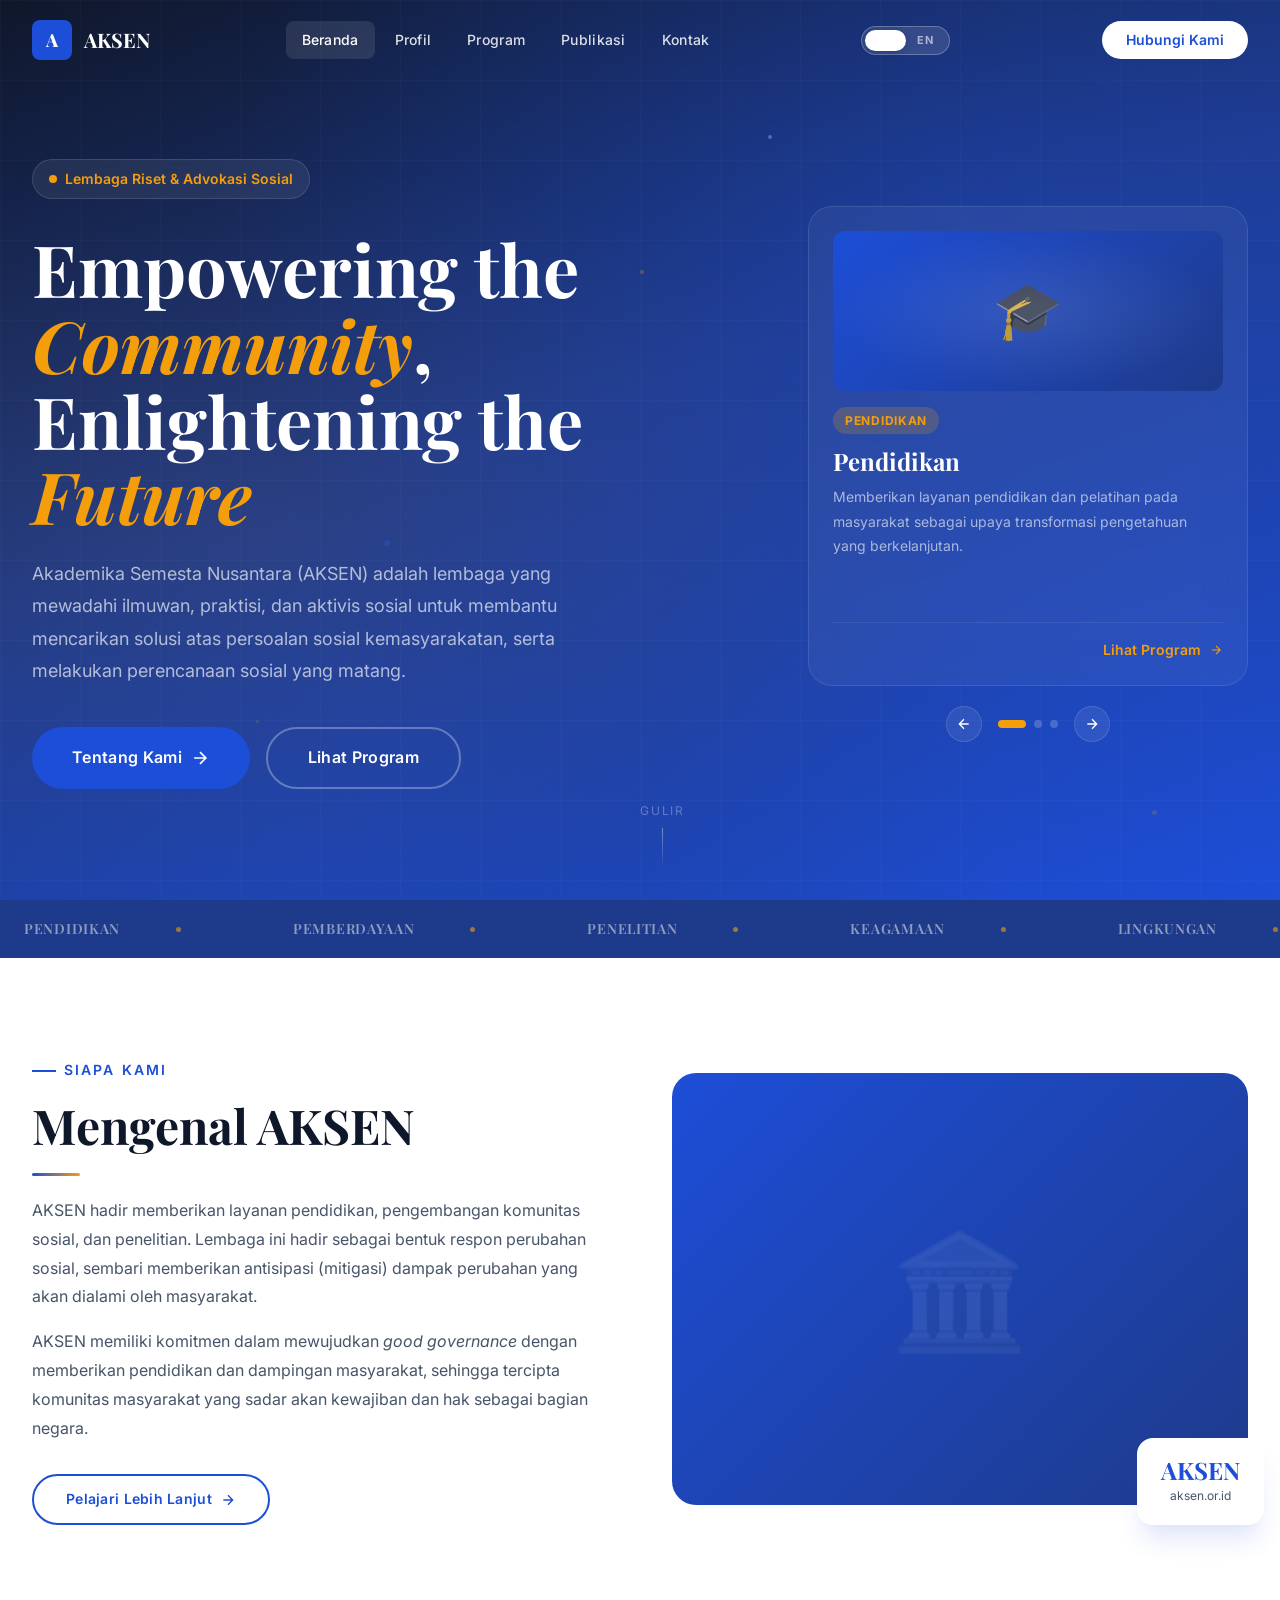
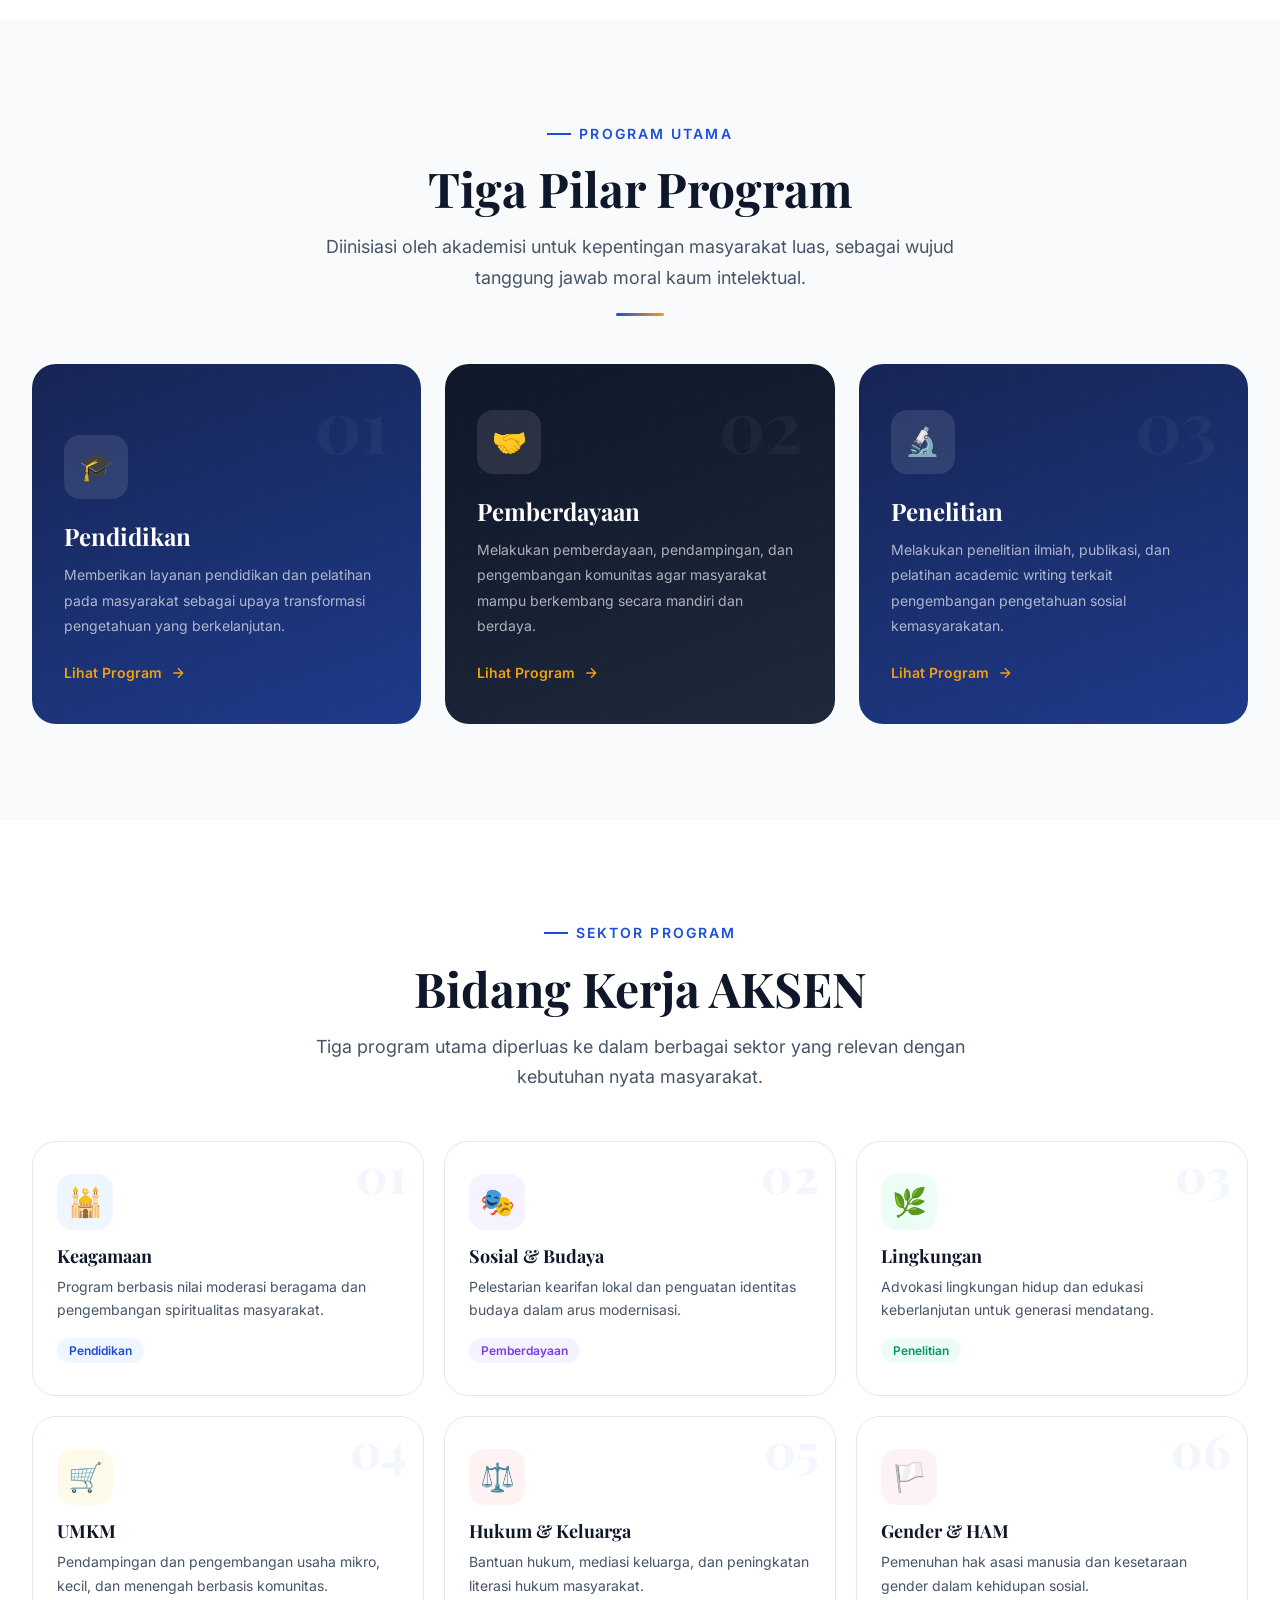
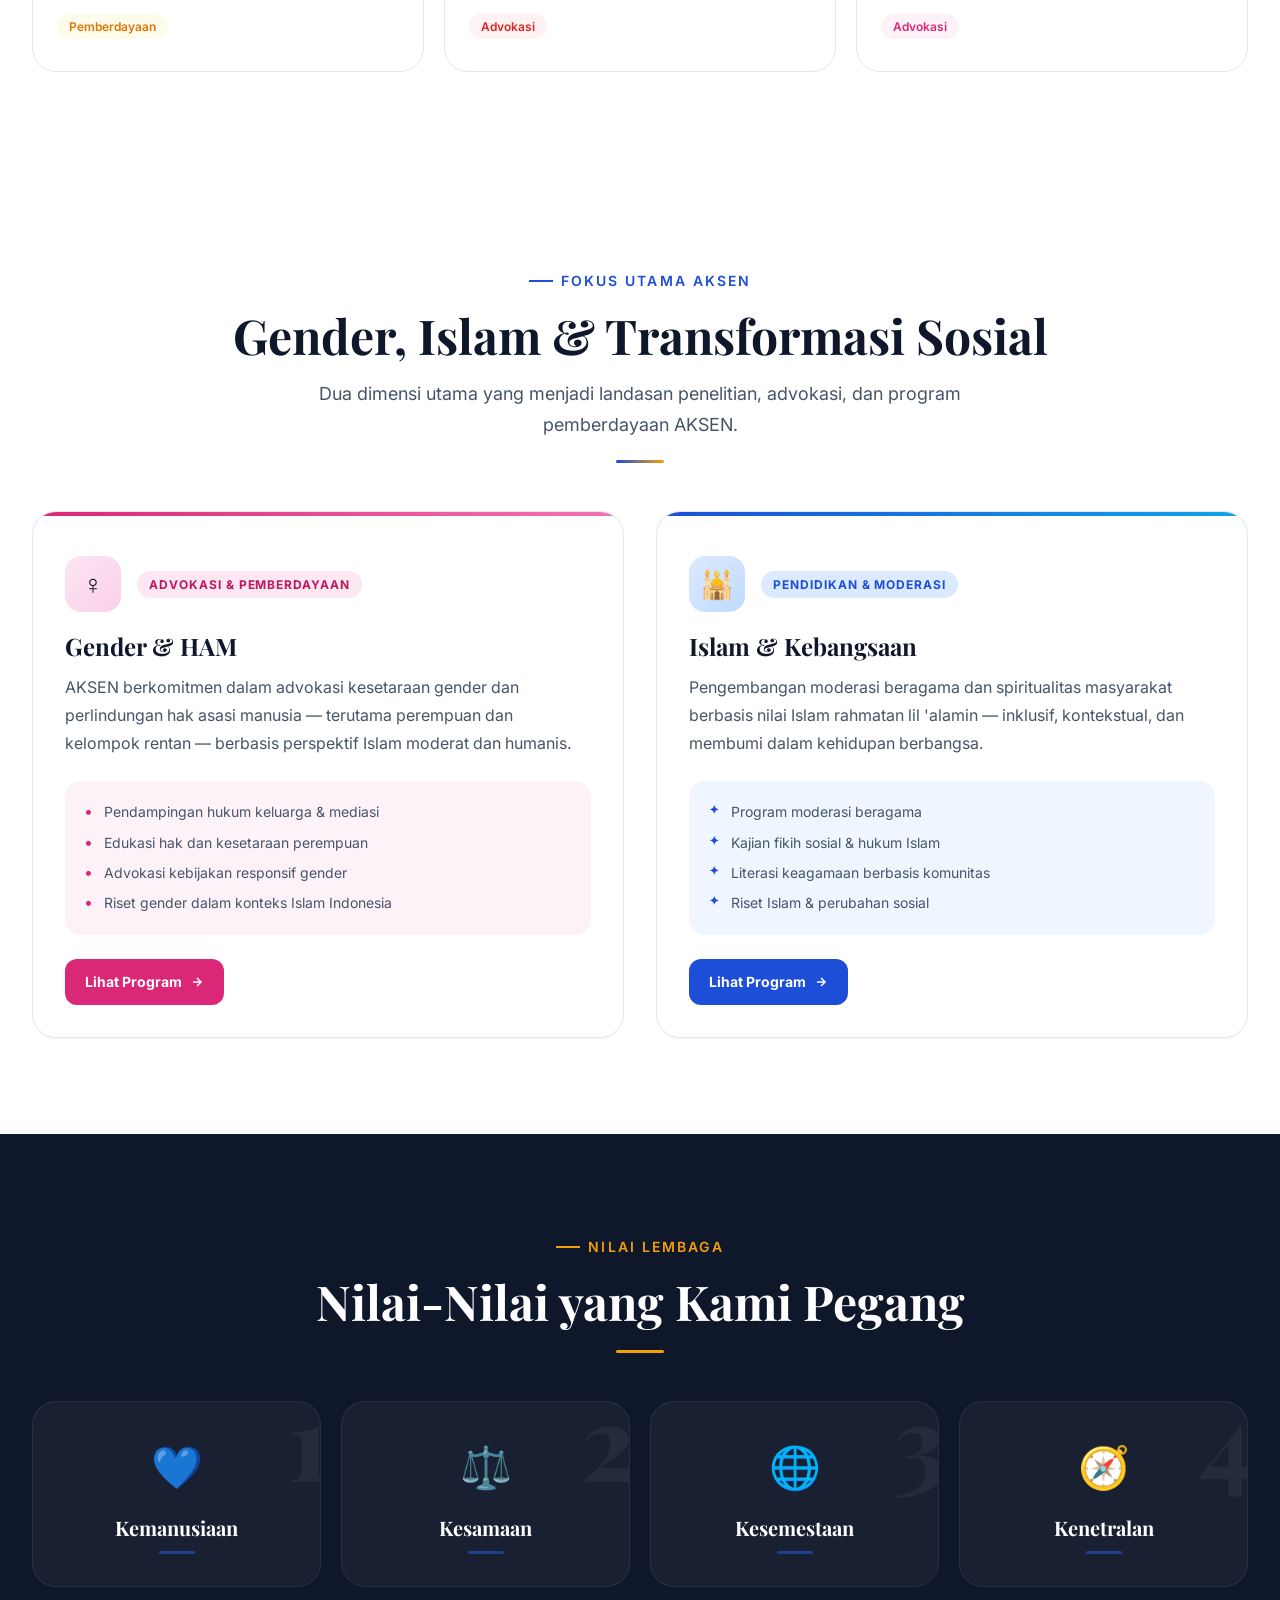
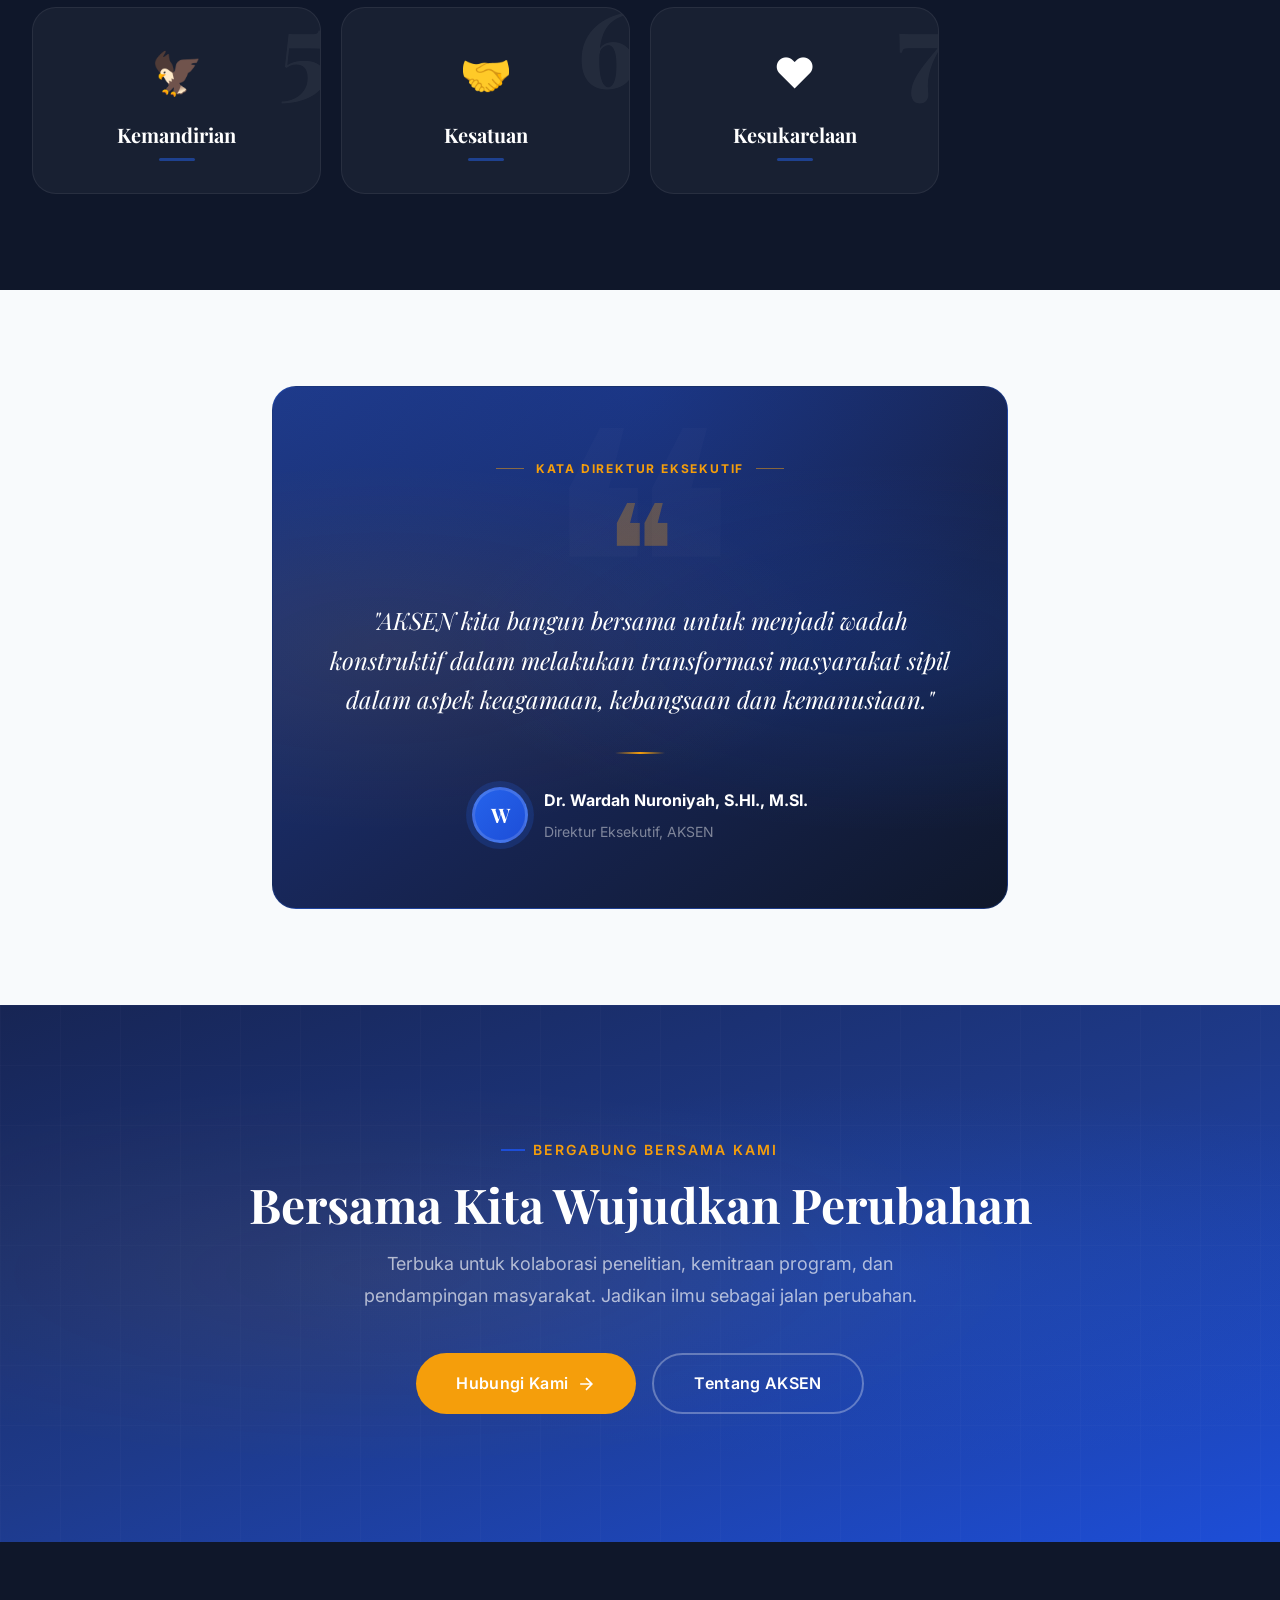
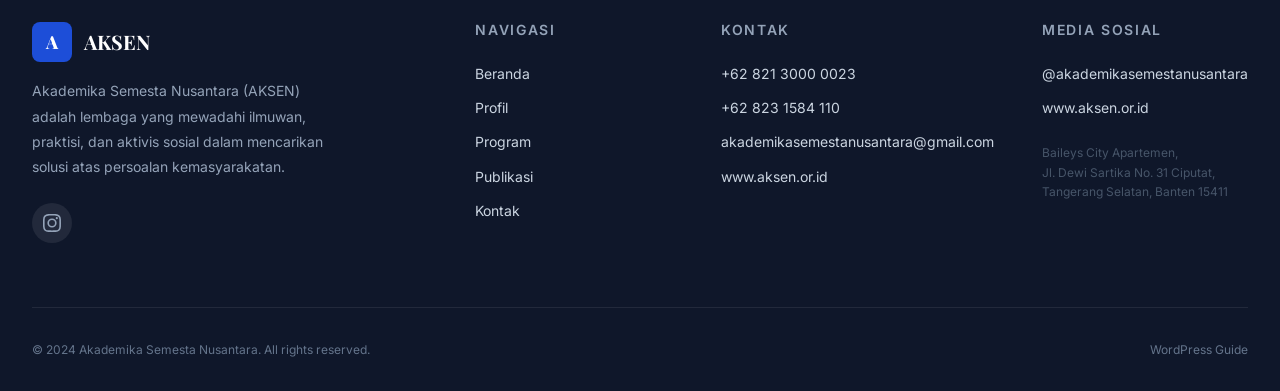
==== index.html @ e9ad1ff6 "Add files via upload" ====
<!DOCTYPE html>
<html lang="id">
<head>
  <meta charset="UTF-8">
  <meta name="viewport" content="width=device-width, initial-scale=1.0">
  <meta name="description" content="Akademika Semesta Nusantara (AKSEN) — lembaga yang mewadahi ilmuwan, praktisi, dan aktivis sosial untuk membantu mencarikan solusi atas persoalan sosial kemasyarakatan.">
  <meta name="theme-color" content="#1D4ED8">
  <meta property="og:type"        content="website">
  <meta property="og:title"       content="AKSEN — Akademika Semesta Nusantara">
  <meta property="og:description" content="Empowering the Community, Enlightening the Future.">
  <meta property="og:url"         content="https://aksen.or.id">
  <meta property="og:image"       content="https://aksen.or.id/assets/images/og-image.jpg">
  <meta name="twitter:card"        content="summary_large_image">
  <meta name="twitter:title"       content="AKSEN — Akademika Semesta Nusantara">
  <link rel="canonical" href="https://aksen.or.id">
  <link rel="preconnect" href="https://fonts.googleapis.com">
  <link rel="preconnect" href="https://fonts.gstatic.com" crossorigin>
  <link href="https://fonts.googleapis.com/css2?family=Inter:wght@300;400;500;600;700&family=Playfair+Display:ital,wght@0,400;0,600;0,700;0,800;1,400;1,600&display=swap" rel="stylesheet">
  <link rel="stylesheet" href="css/reset.css">
  <link rel="stylesheet" href="css/tokens.css">
  <link rel="stylesheet" href="css/main.css">
  <link rel="stylesheet" href="css/components.css">
  <link rel="stylesheet" href="css/i18n.css">
  <link rel="stylesheet" href="css/home.css">
  <title>AKSEN — Akademika Semesta Nusantara | Empowering the Community</title>
</head>
<body>

  <div class="loader" id="loader"><div class="loader__spinner"></div></div>
  <a href="#main" class="skip-link">Skip to main content</a>

  <!-- ═══════════════ NAVIGATION | wp:group {"tagName":"header"} -->
  <header>
    <nav class="nav" data-nav role="navigation" aria-label="Navigasi utama" data-i18n-aria="nav.aria">
      <div class="container nav__inner">
        <a href="index.html" class="nav__logo" aria-label="AKSEN – Beranda">
          <span class="nav__logo-icon">A</span>
          <span>AKSEN</span>
        </a>
        <div class="nav__links">
          <a href="index.html"       class="nav__link active" data-i18n="nav.home">Beranda</a>
          <a href="profile.html"     class="nav__link"        data-i18n="nav.profile">Profil</a>
          <a href="program.html"     class="nav__link"        data-i18n="nav.programs">Program</a>
          <a href="publication.html" class="nav__link"        data-i18n="nav.publications">Publikasi</a>
          <a href="contact.html"     class="nav__link"        data-i18n="nav.contact">Kontak</a>
        </div>
        <button class="lang-toggle" data-lang-toggle data-active-lang="id" aria-label="Beralih ke Bahasa Inggris" title="Switch language / Ganti bahasa">
          <span class="lang-toggle__pill"></span>
          <span class="lang-toggle__label">ID</span>
          <span class="lang-toggle__label">EN</span>
        </button>
        <a href="contact.html" class="nav__cta" data-i18n="nav.cta">Hubungi Kami</a>
        <button class="nav__toggle" data-menu-toggle aria-label="Buka menu" aria-expanded="false">
          <span></span><span></span><span></span>
        </button>
      </div>
    </nav>
  </header>

  <div class="nav__mobile" data-mobile-menu>
    <a href="index.html"       data-i18n="nav.home">Beranda</a>
    <a href="profile.html"     data-i18n="nav.profile">Profil</a>
    <a href="program.html"     data-i18n="nav.programs">Program</a>
    <a href="publication.html" data-i18n="nav.publications">Publikasi</a>
    <a href="contact.html"     data-i18n="nav.contact">Kontak</a>
    <button class="lang-toggle" data-lang-toggle data-active-lang="id" aria-label="Ganti bahasa">
      <span class="lang-toggle__pill"></span>
      <span class="lang-toggle__label">ID</span>
      <span class="lang-toggle__label">EN</span>
    </button>
  </div>

  <main id="main" role="main">

    <!-- ═══════════════ HERO | wp:cover -->
    <section class="hero" id="hero">
      <div class="hero__pattern"></div>
      <div class="hero__grid"></div>
      <div class="hero__particles">
        <div class="hero__particle"></div><div class="hero__particle"></div>
        <div class="hero__particle"></div><div class="hero__particle"></div>
        <div class="hero__particle"></div><div class="hero__particle"></div>
        <div class="hero__particle"></div><div class="hero__particle"></div>
      </div>

      <div class="container hero__layout">
        <!-- Left column: Text Content -->
        <div class="hero__content">
          <div class="hero__tag">
            <span class="pulse"></span>
            <span data-i18n="home.hero.tag">Lembaga Riset &amp; Advokasi Sosial</span>
          </div>
          <h1 class="hero__title">
            <span data-i18n-html="home.hero.title">Empowering the <em>Community</em>,<br>Enlightening the <em>Future</em></span>
          </h1>
          <p class="hero__text" data-i18n="home.hero.text">
            Akademika Semesta Nusantara (AKSEN) adalah lembaga yang mewadahi ilmuwan, praktisi, dan aktivis sosial untuk membantu mencarikan solusi atas persoalan sosial kemasyarakatan, serta melakukan perencanaan sosial yang matang.
          </p>
          <div class="hero__actions">
            <a href="profile.html" class="btn btn--primary btn--lg">
              <span data-i18n="home.hero.cta1">Tentang Kami</span>
              <svg class="btn__arrow" width="20" height="20" viewBox="0 0 24 24" fill="none" stroke="currentColor" stroke-width="2"><path d="M5 12h14M12 5l7 7-7 7"/></svg>
            </a>
            <a href="program.html" class="btn btn--ghost btn--lg">
              <span data-i18n="home.hero.cta2">Lihat Program</span>
            </a>
          </div>
        </div>

        <!-- Right column: Carousel positioned center-right -->
        <div class="hero__carousel-col">
        <!-- Pillar Cards Carousel -->
        <div class="hero-carousel" id="heroCarousel">
        <div class="hero-carousel__wrapper">
          <div class="hero-carousel__slide active" data-slide="0">
            <div class="hero-carousel__icon-wrap" style="background:linear-gradient(135deg,#1D4ED8,#1E3A8A);height:160px;border-radius:var(--radius-md);display:flex;align-items:center;justify-content:center;font-size:3.5rem;margin-bottom:var(--space-4);color:rgba(255,255,255,0.8)">🎓</div>
            <span class="hero-carousel__tag" data-i18n="home.pillar1.title">Pendidikan</span>
            <h3 class="hero-carousel__title" data-i18n="home.pillar1.title">Pendidikan</h3>
            <p class="hero-carousel__text" data-i18n="home.pillar1.text">Memberikan layanan pendidikan dan pelatihan pada masyarakat sebagai upaya transformasi pengetahuan yang berkelanjutan.</p>
            <div class="hero-carousel__footer">
              <a href="program.html" class="hero-carousel__link">
                <span data-i18n="home.pillar1.link">Lihat Program</span>
                <svg width="14" height="14" viewBox="0 0 24 24" fill="none" stroke="currentColor" stroke-width="2"><path d="M5 12h14M12 5l7 7-7 7"/></svg>
              </a>
            </div>
          </div>
          <div class="hero-carousel__slide" data-slide="1">
            <div class="hero-carousel__icon-wrap" style="background:linear-gradient(135deg,#E65100,#F57C00);height:160px;border-radius:var(--radius-md);display:flex;align-items:center;justify-content:center;font-size:3.5rem;margin-bottom:var(--space-4);color:rgba(255,255,255,0.8)">🤝</div>
            <span class="hero-carousel__tag" data-i18n="home.pillar2.title">Pemberdayaan</span>
            <h3 class="hero-carousel__title" data-i18n="home.pillar2.title">Pemberdayaan</h3>
            <p class="hero-carousel__text" data-i18n="home.pillar2.text">Melakukan pemberdayaan, pendampingan, dan pengembangan komunitas agar masyarakat mampu berkembang secara mandiri dan berdaya.</p>
            <div class="hero-carousel__footer">
              <a href="program.html" class="hero-carousel__link">
                <span data-i18n="home.pillar2.link">Lihat Program</span>
                <svg width="14" height="14" viewBox="0 0 24 24" fill="none" stroke="currentColor" stroke-width="2"><path d="M5 12h14M12 5l7 7-7 7"/></svg>
              </a>
            </div>
          </div>
          <div class="hero-carousel__slide" data-slide="2">
            <div class="hero-carousel__icon-wrap" style="background:linear-gradient(135deg,#1565C0,#1976D2);height:160px;border-radius:var(--radius-md);display:flex;align-items:center;justify-content:center;font-size:3.5rem;margin-bottom:var(--space-4);color:rgba(255,255,255,0.8)">🔬</div>
            <span class="hero-carousel__tag" data-i18n="home.pillar3.title">Penelitian</span>
            <h3 class="hero-carousel__title" data-i18n="home.pillar3.title">Penelitian</h3>
            <p class="hero-carousel__text" data-i18n="home.pillar3.text">Melakukan penelitian ilmiah, publikasi, dan pelatihan academic writing terkait pengembangan pengetahuan sosial kemasyarakatan.</p>
            <div class="hero-carousel__footer">
              <a href="program.html" class="hero-carousel__link">
                <span data-i18n="home.pillar3.link">Lihat Program</span>
                <svg width="14" height="14" viewBox="0 0 24 24" fill="none" stroke="currentColor" stroke-width="2"><path d="M5 12h14M12 5l7 7-7 7"/></svg>
              </a>
            </div>
          </div>
        </div>
        <div class="hero-carousel__controls">
          <button class="hero-carousel__btn" data-carousel-prev aria-label="Sebelumnya">
            <svg width="16" height="16" viewBox="0 0 24 24" fill="none" stroke="currentColor" stroke-width="2"><path d="M19 12H5M12 19l-7-7 7-7"/></svg>
          </button>
          <div class="hero-carousel__dots">
            <button class="hero-carousel__dot active" data-dot="0" aria-label="Slide 1"></button>
            <button class="hero-carousel__dot"        data-dot="1" aria-label="Slide 2"></button>
            <button class="hero-carousel__dot"        data-dot="2" aria-label="Slide 3"></button>
          </div>
          <button class="hero-carousel__btn" data-carousel-next aria-label="Selanjutnya">
            <svg width="16" height="16" viewBox="0 0 24 24" fill="none" stroke="currentColor" stroke-width="2"><path d="M5 12h14M12 5l7 7-7 7"/></svg>
          </button>
        </div>
      </div>
        </div><!-- /.hero__carousel-col -->
      </div><!-- /.hero__layout -->

      <div class="hero__scroll">
        <span data-i18n="home.hero.scroll">Gulir</span>
        <div class="hero__scroll-line"></div>
      </div>
    </section>

    <!-- ═══════════════ MARQUEE | wp:html -->
    <div class="marquee" aria-hidden="true">
      <div class="marquee__inner">
        <span class="marquee__item">Pendidikan <span class="dot"></span></span>
        <span class="marquee__item">Pemberdayaan <span class="dot"></span></span>
        <span class="marquee__item">Penelitian <span class="dot"></span></span>
        <span class="marquee__item">Keagamaan <span class="dot"></span></span>
        <span class="marquee__item">Lingkungan <span class="dot"></span></span>
        <span class="marquee__item">Gender &amp; HAM <span class="dot"></span></span>
        <span class="marquee__item">UMKM <span class="dot"></span></span>
        <span class="marquee__item">Hukum &amp; Keluarga <span class="dot"></span></span>
        <span class="marquee__item">Sosial &amp; Budaya <span class="dot"></span></span>
        <span class="marquee__item">Pendidikan <span class="dot"></span></span>
        <span class="marquee__item">Pemberdayaan <span class="dot"></span></span>
        <span class="marquee__item">Penelitian <span class="dot"></span></span>
      </div>
    </div>

    <!-- ═══════════════ SIAPA KAMI | wp:group {"className":"section-about"} -->
    <section class="section" id="about">
      <div class="container">
        <div style="display:grid;grid-template-columns:1fr 1fr;gap:var(--space-16);align-items:center">
          <div data-reveal="left">
            <span class="section-label" data-i18n="home.about.label">Siapa Kami</span>
            <h2 class="section-title" data-i18n="home.about.title">Mengenal AKSEN</h2>
            <div class="divider"></div>
            <p style="margin-bottom:var(--space-4)" data-i18n="home.about.text1">AKSEN hadir memberikan layanan pendidikan, pengembangan komunitas sosial, dan penelitian. Lembaga ini hadir sebagai bentuk respon perubahan sosial, sembari memberikan antisipasi (mitigasi) dampak perubahan yang akan dialami oleh masyarakat.</p>
            <p style="margin-bottom:var(--space-8)" data-i18n-html="home.about.text2">AKSEN memiliki komitmen dalam mewujudkan <em>good governance</em> dengan memberikan pendidikan dan dampingan masyarakat, sehingga tercipta komunitas masyarakat yang sadar akan kewajiban dan hak sebagai bagian negara.</p>
            <a href="profile.html" class="btn btn--secondary">
              <span data-i18n="home.about.cta">Pelajari Lebih Lanjut</span>
              <svg class="btn__arrow" width="16" height="16" viewBox="0 0 24 24" fill="none" stroke="currentColor" stroke-width="2"><path d="M5 12h14M12 5l7 7-7 7"/></svg>
            </a>
          </div>
          <div data-reveal="right" style="position:relative">
            <div style="aspect-ratio:4/3;border-radius:var(--radius-xl);background:linear-gradient(135deg,var(--c-primary),var(--c-primary-dark));display:flex;align-items:center;justify-content:center;font-size:7rem;color:rgba(255,255,255,0.1)">🏛️</div>
            <div style="position:absolute;bottom:-20px;right:-16px;padding:var(--space-5) var(--space-6);background:var(--c-white);border-radius:var(--radius-lg);box-shadow:var(--shadow-xl);text-align:center">
              <div style="font-family:var(--font-display);font-size:var(--text-2xl);font-weight:700;color:var(--c-primary);line-height:1">AKSEN</div>
              <div style="font-size:var(--text-xs);color:var(--c-text-muted);margin-top:4px">aksen.or.id</div>
            </div>
          </div>
        </div>
      </div>
    </section>

    <!-- ═══════════════ THREE PILLARS | wp:columns -->
    <section class="section section--alt" id="pillars">
      <div class="container">
        <div class="text-center" data-reveal style="margin-bottom:var(--space-12)">
          <span class="section-label" data-i18n="home.pillars.label">Program Utama</span>
          <h2 class="section-title" data-i18n="home.pillars.title">Tiga Pilar Program</h2>
          <p class="section-subtitle" data-i18n="home.pillars.sub">Diinisiasi oleh akademisi untuk kepentingan masyarakat luas, sebagai wujud tanggung jawab moral kaum intelektual.</p>
          <div class="divider"></div>
        </div>
        <div class="focus-areas" data-reveal-stagger>
          <div class="focus-card focus-card--research">
            <div class="focus-card__pattern"></div>
            <span class="focus-card__number">01</span>
            <div class="focus-card__icon">🎓</div>
            <h3 class="focus-card__title" data-i18n="home.pillar1.title">Pendidikan</h3>
            <p class="focus-card__text" data-i18n="home.pillar1.text">Memberikan layanan pendidikan dan pelatihan pada masyarakat sebagai upaya transformasi pengetahuan yang berkelanjutan.</p>
            <a href="program.html" class="focus-card__link">
              <span data-i18n="home.pillar1.link">Lihat Program</span>
              <svg width="16" height="16" viewBox="0 0 24 24" fill="none" stroke="currentColor" stroke-width="2"><path d="M5 12h14M12 5l7 7-7 7"/></svg>
            </a>
          </div>
          <div class="focus-card focus-card--advocacy">
            <div class="focus-card__pattern"></div>
            <span class="focus-card__number">02</span>
            <div class="focus-card__icon">🤝</div>
            <h3 class="focus-card__title" data-i18n="home.pillar2.title">Pemberdayaan</h3>
            <p class="focus-card__text" data-i18n="home.pillar2.text">Melakukan pemberdayaan, pendampingan, dan pengembangan komunitas agar masyarakat mampu berkembang secara mandiri dan berdaya.</p>
            <a href="program.html" class="focus-card__link">
              <span data-i18n="home.pillar2.link">Lihat Program</span>
              <svg width="16" height="16" viewBox="0 0 24 24" fill="none" stroke="currentColor" stroke-width="2"><path d="M5 12h14M12 5l7 7-7 7"/></svg>
            </a>
          </div>
          <div class="focus-card focus-card--research" style="--focus-bg:var(--c-info)">
            <div class="focus-card__pattern"></div>
            <span class="focus-card__number">03</span>
            <div class="focus-card__icon">🔬</div>
            <h3 class="focus-card__title" data-i18n="home.pillar3.title">Penelitian</h3>
            <p class="focus-card__text" data-i18n="home.pillar3.text">Melakukan penelitian ilmiah, publikasi, dan pelatihan academic writing terkait pengembangan pengetahuan sosial kemasyarakatan.</p>
            <a href="program.html" class="focus-card__link">
              <span data-i18n="home.pillar3.link">Lihat Program</span>
              <svg width="16" height="16" viewBox="0 0 24 24" fill="none" stroke="currentColor" stroke-width="2"><path d="M5 12h14M12 5l7 7-7 7"/></svg>
            </a>
          </div>
        </div>
      </div>
    </section>

    <!-- ═══════════════ SECTORS | wp:group {"className":"section-sectors"} -->
    <section class="section" id="sectors">
      <div class="container">
        <div class="text-center" data-reveal style="margin-bottom:0">
          <span class="section-label" data-i18n="home.sectors.label">Sektor Program</span>
          <h2 class="section-title" data-i18n="home.sectors.title">Bidang Kerja AKSEN</h2>
          <p class="section-subtitle" data-i18n="home.sectors.sub">Tiga program utama diperluas ke dalam enam sektor yang relevan dengan kebutuhan nyata masyarakat.</p>
        </div>
        <div class="sectors-showcase" data-reveal-stagger>

          <div class="sector-showcase-card" style="--sector-color:#1D4ED8;--sector-bg:#EFF6FF">
            <div class="sector-showcase-card__top-bar"></div>
            <span class="sector-showcase-card__num">01</span>
            <div class="sector-showcase-card__icon">🕌</div>
            <h3 class="sector-showcase-card__title" data-i18n="sector.keagamaan">Keagamaan</h3>
            <p class="sector-showcase-card__text" data-i18n="sector.keagamaan.desc">Program berbasis nilai moderasi beragama dan pengembangan spiritualitas masyarakat.</p>
            <span class="sector-showcase-card__badge">Pendidikan</span>
          </div>

          <div class="sector-showcase-card" style="--sector-color:#7C3AED;--sector-bg:#F5F3FF">
            <div class="sector-showcase-card__top-bar"></div>
            <span class="sector-showcase-card__num">02</span>
            <div class="sector-showcase-card__icon">🎭</div>
            <h3 class="sector-showcase-card__title" data-i18n="sector.sosial">Sosial &amp; Budaya</h3>
            <p class="sector-showcase-card__text" data-i18n="sector.sosial.desc">Pelestarian kearifan lokal dan penguatan identitas budaya dalam arus modernisasi.</p>
            <span class="sector-showcase-card__badge">Pemberdayaan</span>
          </div>

          <div class="sector-showcase-card" style="--sector-color:#059669;--sector-bg:#ECFDF5">
            <div class="sector-showcase-card__top-bar"></div>
            <span class="sector-showcase-card__num">03</span>
            <div class="sector-showcase-card__icon">🌿</div>
            <h3 class="sector-showcase-card__title" data-i18n="sector.lingkungan">Lingkungan</h3>
            <p class="sector-showcase-card__text" data-i18n="sector.lingkungan.desc">Advokasi lingkungan hidup dan edukasi keberlanjutan untuk generasi mendatang.</p>
            <span class="sector-showcase-card__badge">Penelitian</span>
          </div>

          <div class="sector-showcase-card" style="--sector-color:#D97706;--sector-bg:#FFFBEB">
            <div class="sector-showcase-card__top-bar"></div>
            <span class="sector-showcase-card__num">04</span>
            <div class="sector-showcase-card__icon">🛒</div>
            <h3 class="sector-showcase-card__title" data-i18n="sector.umkm">UMKM</h3>
            <p class="sector-showcase-card__text" data-i18n="sector.umkm.desc">Pendampingan dan pengembangan usaha mikro, kecil, dan menengah berbasis komunitas.</p>
            <span class="sector-showcase-card__badge">Pemberdayaan</span>
          </div>

          <div class="sector-showcase-card" style="--sector-color:#DC2626;--sector-bg:#FEF2F2">
            <div class="sector-showcase-card__top-bar"></div>
            <span class="sector-showcase-card__num">05</span>
            <div class="sector-showcase-card__icon">⚖️</div>
            <h3 class="sector-showcase-card__title" data-i18n="sector.hukum">Hukum &amp; Keluarga</h3>
            <p class="sector-showcase-card__text" data-i18n="sector.hukum.desc">Bantuan hukum, mediasi keluarga, dan peningkatan literasi hukum masyarakat.</p>
            <span class="sector-showcase-card__badge">Advokasi</span>
          </div>

          <div class="sector-showcase-card" style="--sector-color:#DB2777;--sector-bg:#FDF2F8">
            <div class="sector-showcase-card__top-bar"></div>
            <span class="sector-showcase-card__num">06</span>
            <div class="sector-showcase-card__icon">🏳️</div>
            <h3 class="sector-showcase-card__title" data-i18n="sector.gender">Gender &amp; HAM</h3>
            <p class="sector-showcase-card__text" data-i18n="sector.gender.desc">Pemenuhan hak asasi manusia dan kesetaraan gender dalam kehidupan sosial.</p>
            <span class="sector-showcase-card__badge">Advokasi</span>
          </div>

        </div>
      </div>
    </section>

    <!-- ═══════════════ GENDER & ISLAM HIGHLIGHT | wp:group {"className":"section-focus"} -->
    <section class="section" id="focus-areas">
      <div class="container">
        <div class="text-center" data-reveal style="margin-bottom:var(--space-12)">
          <span class="section-label">Fokus Utama AKSEN</span>
          <h2 class="section-title">Gender, Islam &amp; Transformasi Sosial</h2>
          <p class="section-subtitle">Dua dimensi utama yang menjadi landasan penelitian, advokasi, dan program pemberdayaan AKSEN.</p>
          <div class="divider"></div>
        </div>
        <div class="focus-highlight__grid" data-reveal-stagger>

          <!-- Gender & HAM -->
          <div class="focus-hl-card focus-hl-card--gender">
            <div class="focus-hl-card__accent"></div>
            <div class="focus-hl-card__top">
              <div class="focus-hl-card__icon-wrap">♀</div>
              <span class="focus-hl-card__tag">Advokasi &amp; Pemberdayaan</span>
            </div>
            <h3>Gender &amp; HAM</h3>
            <p>AKSEN berkomitmen dalam advokasi kesetaraan gender dan perlindungan hak asasi manusia — terutama perempuan dan kelompok rentan — berbasis perspektif Islam moderat dan humanis.</p>
            <ul class="focus-hl-card__list">
              <li>Pendampingan hukum keluarga &amp; mediasi</li>
              <li>Edukasi hak dan kesetaraan perempuan</li>
              <li>Advokasi kebijakan responsif gender</li>
              <li>Riset gender dalam konteks Islam Indonesia</li>
            </ul>
            <a href="program.html" class="focus-hl-card__link">
              Lihat Program
              <svg width="14" height="14" viewBox="0 0 24 24" fill="none" stroke="currentColor" stroke-width="2.5"><path d="M5 12h14M12 5l7 7-7 7"/></svg>
            </a>
          </div>

          <!-- Islam & Kebangsaan -->
          <div class="focus-hl-card focus-hl-card--islam">
            <div class="focus-hl-card__accent"></div>
            <div class="focus-hl-card__top">
              <div class="focus-hl-card__icon-wrap">🕌</div>
              <span class="focus-hl-card__tag">Pendidikan &amp; Moderasi</span>
            </div>
            <h3>Islam &amp; Kebangsaan</h3>
            <p>Pengembangan moderasi beragama dan spiritualitas masyarakat berbasis nilai Islam rahmatan lil 'alamin — inklusif, kontekstual, dan membumi dalam kehidupan berbangsa.</p>
            <ul class="focus-hl-card__list">
              <li>Program moderasi beragama</li>
              <li>Kajian fikih sosial &amp; hukum Islam</li>
              <li>Literasi keagamaan berbasis komunitas</li>
              <li>Riset Islam &amp; perubahan sosial</li>
            </ul>
            <a href="program.html" class="focus-hl-card__link">
              Lihat Program
              <svg width="14" height="14" viewBox="0 0 24 24" fill="none" stroke="currentColor" stroke-width="2.5"><path d="M5 12h14M12 5l7 7-7 7"/></svg>
            </a>
          </div>

        </div>
      </div>
    </section>

    <!-- ═══════════════ NILAI | wp:group {"className":"section-values","style":{"color":{"background":"#0F1A18"}}} -->
    <section class="section section--dark" id="values">
      <div class="container">
        <div class="text-center" data-reveal style="margin-bottom:var(--space-12)">
          <span class="section-label" data-i18n="home.values.label">Nilai Lembaga</span>
          <h2 class="section-title" data-i18n="home.values.title">Nilai-Nilai yang Kami Pegang</h2>
          <div class="divider" style="background:var(--c-accent);margin-inline:auto"></div>
        </div>
        <div class="values-showcase" data-reveal-stagger>
          <div class="value-showcase-item">
            <span class="value-showcase-item__ghost-num">1</span>
            <span class="value-showcase-item__icon">💙</span>
            <h3 class="value-showcase-item__name" data-i18n="value.1">Kemanusiaan</h3>
            <div class="value-showcase-item__bar"></div>
          </div>
          <div class="value-showcase-item">
            <span class="value-showcase-item__ghost-num">2</span>
            <span class="value-showcase-item__icon">⚖️</span>
            <h3 class="value-showcase-item__name" data-i18n="value.2">Kesamaan</h3>
            <div class="value-showcase-item__bar"></div>
          </div>
          <div class="value-showcase-item">
            <span class="value-showcase-item__ghost-num">3</span>
            <span class="value-showcase-item__icon">🌐</span>
            <h3 class="value-showcase-item__name" data-i18n="value.3">Kesemestaan</h3>
            <div class="value-showcase-item__bar"></div>
          </div>
          <div class="value-showcase-item">
            <span class="value-showcase-item__ghost-num">4</span>
            <span class="value-showcase-item__icon">🧭</span>
            <h3 class="value-showcase-item__name" data-i18n="value.4">Kenetralan</h3>
            <div class="value-showcase-item__bar"></div>
          </div>
          <div class="value-showcase-item">
            <span class="value-showcase-item__ghost-num">5</span>
            <span class="value-showcase-item__icon">🦅</span>
            <h3 class="value-showcase-item__name" data-i18n="value.5">Kemandirian</h3>
            <div class="value-showcase-item__bar"></div>
          </div>
          <div class="value-showcase-item">
            <span class="value-showcase-item__ghost-num">6</span>
            <span class="value-showcase-item__icon">🤝</span>
            <h3 class="value-showcase-item__name" data-i18n="value.6">Kesatuan</h3>
            <div class="value-showcase-item__bar"></div>
          </div>
          <div class="value-showcase-item">
            <span class="value-showcase-item__ghost-num">7</span>
            <span class="value-showcase-item__icon">❤️</span>
            <h3 class="value-showcase-item__name" data-i18n="value.7">Kesukarelaan</h3>
            <div class="value-showcase-item__bar"></div>
          </div>
        </div>
      </div>
    </section>

    <!-- ═══════════════ QUOTE | wp:pullquote -->
    <section class="section section--alt" id="quote">
      <div class="container container--narrow">
        <div class="quote-premium-wrap" data-reveal>
          <div class="quote-premium">
            <span class="quote-premium__ghost" aria-hidden="true">❝</span>
            <div class="quote-premium__eyebrow" data-i18n="home.quote.eyebrow">Kata Direktur Eksekutif</div>
            <span class="quote-premium__mark" aria-hidden="true">❝</span>
            <blockquote class="quote-premium__text" data-i18n="home.quote.text">
              AKSEN kita bangun bersama untuk menjadi wadah konstruktif dalam melakukan transformasi masyarakat sipil dalam aspek keagamaan, kebangsaan dan kemanusiaan.
            </blockquote>
            <div class="quote-premium__divider"></div>
            <div class="quote-premium__author">
              <div class="quote-premium__avatar">W</div>
              <div>
                <p class="quote-premium__name" data-i18n="home.quote.author">Dr. Wardah Nuroniyah, S.HI., M.SI.</p>
                <p class="quote-premium__role" data-i18n="home.quote.role">Direktur Eksekutif, AKSEN</p>
              </div>
            </div>
          </div>
        </div>
      </div>
    </section>

    <!-- ═══════════════ CTA | wp:group {"className":"section-cta"} -->
    <section class="section section--lg cta" id="cta">
      <div class="cta__bg"></div>
      <div class="cta__grid"></div>
      <div class="container">
        <div class="cta__content" data-reveal>
          <span class="section-label" style="color:var(--c-accent)" data-i18n="home.cta.label">Bergabung Bersama Kami</span>
          <h2 data-i18n="home.cta.title">Bersama Kita Wujudkan Perubahan</h2>
          <p data-i18n="home.cta.text">Terbuka untuk kolaborasi penelitian, kemitraan program, dan pendampingan masyarakat. Jadikan ilmu sebagai jalan perubahan.</p>
          <div class="cta__actions">
            <a href="contact.html" class="btn btn--accent btn--lg">
              <span data-i18n="home.cta.btn1">Hubungi Kami</span>
              <svg class="btn__arrow" width="20" height="20" viewBox="0 0 24 24" fill="none" stroke="currentColor" stroke-width="2"><path d="M5 12h14M12 5l7 7-7 7"/></svg>
            </a>
            <a href="profile.html" class="btn btn--ghost btn--lg">
              <span data-i18n="home.cta.btn2">Tentang AKSEN</span>
            </a>
          </div>
        </div>
      </div>
    </section>

  </main>

  <!-- ═══════════════ FOOTER | wp:group {"tagName":"footer"} -->
  <footer class="footer" role="contentinfo">
    <div class="container">
      <div class="footer__grid">
        <div class="footer__brand">
          <a href="index.html" class="nav__logo" style="color:var(--c-white);margin-bottom:var(--space-3)">
            <span class="nav__logo-icon">A</span><span>AKSEN</span>
          </a>
          <p data-i18n="footer.about.text">Akademika Semesta Nusantara (AKSEN) adalah lembaga yang mewadahi ilmuwan, praktisi, dan aktivis sosial dalam mencarikan solusi atas persoalan kemasyarakatan.</p>
          <div class="footer__social">
            <a href="https://www.instagram.com/akademikasemestanusantara" target="_blank" rel="noopener" aria-label="Instagram">
              <svg width="18" height="18" viewBox="0 0 24 24" fill="currentColor"><path d="M12 2.163c3.204 0 3.584.012 4.85.07 3.252.148 4.771 1.691 4.919 4.919.058 1.265.069 1.645.069 4.849 0 3.205-.012 3.584-.069 4.849-.149 3.225-1.664 4.771-4.919 4.919-1.266.058-1.644.07-4.85.07-3.204 0-3.584-.012-4.849-.07-3.26-.149-4.771-1.699-4.919-4.92-.058-1.265-.07-1.644-.07-4.849 0-3.204.013-3.583.07-4.849.149-3.227 1.664-4.771 4.919-4.919 1.266-.057 1.645-.069 4.849-.069zM12 0C8.741 0 8.333.014 7.053.072 2.695.272.273 2.69.073 7.052.014 8.333 0 8.741 0 12c0 3.259.014 3.668.072 4.948.2 4.358 2.618 6.78 6.98 6.98C8.333 23.986 8.741 24 12 24c3.259 0 3.668-.014 4.948-.072 4.354-.2 6.782-2.618 6.979-6.98.059-1.28.073-1.689.073-4.948 0-3.259-.014-3.667-.072-4.947-.196-4.354-2.617-6.78-6.979-6.98C15.668.014 15.259 0 12 0zm0 5.838a6.162 6.162 0 100 12.324 6.162 6.162 0 000-12.324zM12 16a4 4 0 110-8 4 4 0 010 8zm6.406-11.845a1.44 1.44 0 100 2.881 1.44 1.44 0 000-2.881z"/></svg>
            </a>
          </div>
        </div>
        <div>
          <h4 class="footer__title" data-i18n="footer.nav.title">Navigasi</h4>
          <div class="footer__links">
            <a href="index.html"       data-i18n="nav.home">Beranda</a>
            <a href="profile.html"     data-i18n="nav.profile">Profil</a>
            <a href="program.html"     data-i18n="nav.programs">Program</a>
            <a href="publication.html" data-i18n="nav.publications">Publikasi</a>
            <a href="contact.html"     data-i18n="nav.contact">Kontak</a>
          </div>
        </div>
        <div>
          <h4 class="footer__title" data-i18n="footer.contact.title">Kontak</h4>
          <div class="footer__links">
            <a href="https://wa.me/6282130000023" target="_blank" rel="noopener">+62 821 3000 0023</a>
            <a href="https://wa.me/6282315840110" target="_blank" rel="noopener">+62 823 1584 110</a>
            <a href="mailto:akademikasemestanusantara@gmail.com">akademikasemestanusantara@gmail.com</a>
            <a href="https://www.aksen.or.id" target="_blank" rel="noopener">www.aksen.or.id</a>
          </div>
        </div>
        <div>
          <h4 class="footer__title" data-i18n="footer.social.title">Media Sosial</h4>
          <div class="footer__links">
            <a href="https://www.instagram.com/akademikasemestanusantara" target="_blank" rel="noopener">@akademikasemestanusantara</a>
            <a href="https://www.aksen.or.id" target="_blank" rel="noopener">www.aksen.or.id</a>
          </div>
          <div style="margin-top:var(--space-6);font-size:var(--text-xs);color:var(--c-gray-600);line-height:1.6">
            Baileys City Apartemen,<br>Jl. Dewi Sartika No. 31 Ciputat,<br>Tangerang Selatan, Banten 15411
          </div>
        </div>
      </div>
      <div class="footer__bottom">
        <span data-i18n="footer.copyright">© 2024 Akademika Semesta Nusantara. All rights reserved.</span>
        <div class="footer__bottom-links">
          <a href="wordpress-guide.html">WordPress Guide</a>
        </div>
      </div>
    </div>
  </footer>

  <script src="js/i18n.js" defer></script>
  <script src="js/main.js" defer></script>
  <script src="js/home.js" defer></script>
</body>
</html>
---- css/tokens.css ----
/* ============================================================
   Akademika Semesta Nusantara — Design Tokens
   ============================================================ */

:root {
  /* ── Brand Colors ── */
  --c-primary:       #1D4ED8;
  --c-primary-dark:  #1E3A8A;
  --c-primary-light: #EFF6FF;
  --c-primary-100:   #BFDBFE;
  --c-primary-200:   #93C5FD;
  --c-primary-600:   #2563EB;
  --c-primary-900:   #172554;

  --c-accent:        #F59E0B;
  --c-accent-dark:   #B45309;
  --c-accent-light:  #FEF3C7;

  --c-red:           #DC2626;
  --c-red-dark:      #991B1B;
  --c-red-light:     #FEE2E2;

  --c-blue:          #1D4ED8;
  --c-blue-dark:     #1E3A8A;
  --c-blue-light:    #EFF6FF;

  /* ── Semantic Colors ── */
  --c-success:       #10B981;
  --c-warning:       #F59E0B;
  --c-error:         #EF4444;
  --c-info:          #3B82F6;

  /* ── Neutral Scale ── */
  --c-white:         #FFFFFF;
  --c-gray-50:       #F8FAFC;
  --c-gray-100:      #F1F5F9;
  --c-gray-200:      #E2E8F0;
  --c-gray-300:      #CBD5E1;
  --c-gray-400:      #94A3B8;
  --c-gray-500:      #64748B;
  --c-gray-600:      #475569;
  --c-gray-700:      #334155;
  --c-gray-800:      #1E293B;
  --c-gray-900:      #0F172A;

  /* ── Semantic Mappings ── */
  --c-bg:            var(--c-white);
  --c-bg-alt:        var(--c-gray-50);
  --c-bg-dark:       #0F172A;
  --c-text:          var(--c-gray-900);
  --c-text-muted:    var(--c-gray-600);
  --c-text-light:    var(--c-gray-400);
  --c-text-on-dark:  var(--c-white);
  --c-border:        var(--c-gray-200);

  /* ── Typography ── */
  --font-display:    'Playfair Display', Georgia, serif;
  --font-body:       'Inter', -apple-system, BlinkMacSystemFont, 'Segoe UI', sans-serif;
  --font-mono:       'JetBrains Mono', 'Fira Code', monospace;

  /* ── Type Scale (fluid) ── */
  --text-xs:    clamp(0.7rem, 0.65rem + 0.25vw, 0.75rem);
  --text-sm:    clamp(0.8rem, 0.75rem + 0.25vw, 0.875rem);
  --text-base:  clamp(0.938rem, 0.875rem + 0.3vw, 1rem);
  --text-lg:    clamp(1.063rem, 1rem + 0.3vw, 1.125rem);
  --text-xl:    clamp(1.15rem, 1rem + 0.5vw, 1.25rem);
  --text-2xl:   clamp(1.35rem, 1.1rem + 0.8vw, 1.5rem);
  --text-3xl:   clamp(1.6rem, 1.2rem + 1.2vw, 1.875rem);
  --text-4xl:   clamp(1.8rem, 1.3rem + 1.6vw, 2.25rem);
  --text-5xl:   clamp(2.2rem, 1.5rem + 2.2vw, 3rem);
  --text-6xl:   clamp(2.8rem, 1.8rem + 3vw, 3.75rem);
  --text-7xl:   clamp(3.2rem, 2rem + 3.5vw, 4.5rem);

  /* ── Spacing ── */
  --space-1:   0.25rem;
  --space-2:   0.5rem;
  --space-3:   0.75rem;
  --space-4:   1rem;
  --space-5:   1.25rem;
  --space-6:   1.5rem;
  --space-8:   2rem;
  --space-10:  2.5rem;
  --space-12:  3rem;
  --space-16:  4rem;
  --space-20:  5rem;
  --space-24:  6rem;
  --space-32:  8rem;

  /* ── Layout ── */
  --container:          1280px;
  --container-narrow:   800px;
  --container-wide:     1440px;
  --container-padding:  clamp(1rem, 5vw, 2rem);

  /* ── Shape ── */
  --radius-sm:   4px;
  --radius:      8px;
  --radius-md:   12px;
  --radius-lg:   16px;
  --radius-xl:   24px;
  --radius-full: 9999px;

  /* ── Shadow ── */
  --shadow-sm:   0 1px 2px rgba(29,78,216,0.05);
  --shadow:      0 1px 3px rgba(29,78,216,0.08), 0 1px 2px rgba(29,78,216,0.04);
  --shadow-md:   0 4px 6px -1px rgba(29,78,216,0.08), 0 2px 4px -2px rgba(29,78,216,0.04);
  --shadow-lg:   0 10px 15px -3px rgba(29,78,216,0.10), 0 4px 6px -4px rgba(29,78,216,0.04);
  --shadow-xl:   0 20px 25px -5px rgba(29,78,216,0.12), 0 8px 10px -6px rgba(29,78,216,0.04);
  --shadow-glow: 0 0 30px rgba(29,78,216,0.25);

  /* ── Transitions ── */
  --t-fast:    150ms cubic-bezier(0.4, 0, 0.2, 1);
  --t:         250ms cubic-bezier(0.4, 0, 0.2, 1);
  --t-slow:    400ms cubic-bezier(0.4, 0, 0.2, 1);
  --t-spring:  500ms cubic-bezier(0.34, 1.56, 0.64, 1);

  /* ── Z-Index ── */
  --z-dropdown: 100;
  --z-sticky:   200;
  --z-overlay:  300;
  --z-modal:    400;
  --z-toast:    500;
}
---- css/main.css ----
/* ============================================================
   Akademika Semesta Nusantara — Global Styles
   ============================================================ */

/* ── Layout ── */
.container {
  width: 100%;
  max-width: var(--container);
  margin: 0 auto;
  padding: 0 var(--container-padding);
}

.container--narrow {
  max-width: var(--container-narrow);
}

.container--wide {
  max-width: var(--container-wide);
}

/* ── Typography ── */
body {
  font-family: var(--font-body);
  font-size: var(--text-base);
  color: var(--c-text);
  background: var(--c-bg);
  overflow-x: hidden;
}

h1, h2, h3, h4, h5, h6 {
  font-family: var(--font-display);
  line-height: 1.15;
  font-weight: 700;
  color: var(--c-text);
}

h1 { font-size: var(--text-7xl); }
h2 { font-size: var(--text-5xl); }
h3 { font-size: var(--text-3xl); }
h4 { font-size: var(--text-2xl); }
h5 { font-size: var(--text-xl); }
h6 { font-size: var(--text-lg); }

p {
  color: var(--c-text-muted);
  line-height: 1.8;
  max-width: 70ch;
}

.text-gradient {
  background: linear-gradient(135deg, var(--c-primary), var(--c-accent));
  -webkit-background-clip: text;
  -webkit-text-fill-color: transparent;
  background-clip: text;
}

.section-label {
  display: inline-flex;
  align-items: center;
  gap: var(--space-2);
  font-family: var(--font-body);
  font-size: var(--text-sm);
  font-weight: 600;
  letter-spacing: 0.15em;
  text-transform: uppercase;
  color: var(--c-primary);
  margin-bottom: var(--space-4);
}

.section-label::before {
  content: '';
  display: inline-block;
  width: 24px;
  height: 2px;
  background: var(--c-primary);
}

.section-title {
  margin-bottom: var(--space-4);
}

.section-subtitle {
  font-family: var(--font-body);
  font-size: var(--text-lg);
  font-weight: 400;
  color: var(--c-text-muted);
  max-width: 60ch;
  line-height: 1.7;
}

.text-center { text-align: center; }
.text-center .section-subtitle { margin-inline: auto; }

/* ── Section Spacing ── */
.section {
  padding: var(--space-24) 0;
  position: relative;
}

.section--sm { padding: var(--space-16) 0; }
.section--lg { padding: var(--space-32) 0; }
.section--dark {
  background: var(--c-bg-dark);
  color: var(--c-text-on-dark);
}
.section--dark h1,
.section--dark h2,
.section--dark h3,
.section--dark h4 {
  color: var(--c-text-on-dark);
}
.section--dark p,
.section--dark .section-subtitle {
  color: var(--c-gray-400);
}
.section--dark .section-label {
  color: var(--c-accent);
}
.section--dark .section-label::before {
  background: var(--c-accent);
}
.section--alt {
  background: var(--c-bg-alt);
}

/* ── Accessibility ── */
.skip-link {
  position: absolute;
  top: -100%;
  left: 1rem;
  background: var(--c-primary);
  color: var(--c-white);
  padding: var(--space-2) var(--space-4);
  border-radius: var(--radius);
  z-index: var(--z-toast);
  font-weight: 600;
  font-size: var(--text-sm);
  transition: top var(--t);
}

.skip-link:focus {
  top: 1rem;
}

*:focus-visible {
  outline: 2px solid var(--c-primary);
  outline-offset: 2px;
}

/* ── Scroll Reveal Animations ── */
[data-reveal] {
  opacity: 0;
  transform: translateY(30px);
  transition: opacity 0.7s cubic-bezier(0.16, 1, 0.3, 1),
              transform 0.7s cubic-bezier(0.16, 1, 0.3, 1);
}

[data-reveal="left"] {
  transform: translateX(-40px);
}

[data-reveal="right"] {
  transform: translateX(40px);
}

[data-reveal="scale"] {
  transform: scale(0.92);
}

[data-reveal="fade"] {
  transform: none;
}

[data-reveal].visible {
  opacity: 1;
  transform: translateY(0) translateX(0) scale(1);
}

/* Stagger children */
[data-reveal-stagger] > * {
  opacity: 0;
  transform: translateY(20px);
  transition: opacity 0.5s cubic-bezier(0.16, 1, 0.3, 1),
              transform 0.5s cubic-bezier(0.16, 1, 0.3, 1);
}

[data-reveal-stagger].visible > * {
  opacity: 1;
  transform: translateY(0);
}

[data-reveal-stagger].visible > *:nth-child(1) { transition-delay: 0ms; }
[data-reveal-stagger].visible > *:nth-child(2) { transition-delay: 100ms; }
[data-reveal-stagger].visible > *:nth-child(3) { transition-delay: 200ms; }
[data-reveal-stagger].visible > *:nth-child(4) { transition-delay: 300ms; }
[data-reveal-stagger].visible > *:nth-child(5) { transition-delay: 400ms; }
[data-reveal-stagger].visible > *:nth-child(6) { transition-delay: 500ms; }

/* ── Magnetic Cursor Effect Area ── */
.magnetic {
  transition: transform var(--t-spring);
}

/* ── Custom Scrollbar ── */
::-webkit-scrollbar {
  width: 8px;
}
::-webkit-scrollbar-track {
  background: var(--c-gray-100);
}
::-webkit-scrollbar-thumb {
  background: var(--c-primary-200);
  border-radius: var(--radius-full);
}
::-webkit-scrollbar-thumb:hover {
  background: var(--c-primary);
}

/* ── Reduced Motion ── */
@media (prefers-reduced-motion: reduce) {
  *, *::before, *::after {
    animation-duration: 0.01ms !important;
    animation-iteration-count: 1 !important;
    transition-duration: 0.01ms !important;
    scroll-behavior: auto !important;
  }
  [data-reveal],
  [data-reveal-stagger] > * {
    opacity: 1;
    transform: none;
  }
}

/* ── Utility ── */
.visually-hidden {
  position: absolute;
  width: 1px;
  height: 1px;
  padding: 0;
  margin: -1px;
  overflow: hidden;
  clip: rect(0, 0, 0, 0);
  white-space: nowrap;
  border: 0;
}

.grid {
  display: grid;
  gap: var(--space-8);
}

.grid-2 { grid-template-columns: repeat(2, 1fr); }
.grid-3 { grid-template-columns: repeat(3, 1fr); }
.grid-4 { grid-template-columns: repeat(4, 1fr); }

@media (max-width: 1024px) {
  .grid-4 { grid-template-columns: repeat(2, 1fr); }
  .grid-3 { grid-template-columns: repeat(2, 1fr); }
}

@media (max-width: 640px) {
  .grid-2,
  .grid-3,
  .grid-4 { grid-template-columns: 1fr; }
}
---- css/components.css ----
/* ============================================================
   Akademika Semesta Nusantara — Components
   ============================================================ */

/* ── Navigation ── */
.nav {
  position: fixed;
  top: 0;
  left: 0;
  right: 0;
  z-index: var(--z-sticky);
  padding: var(--space-5) 0;
  transition: all var(--t-slow);
}

.nav.scrolled {
  background: rgba(255, 255, 255, 0.92);
  backdrop-filter: blur(20px);
  -webkit-backdrop-filter: blur(20px);
  padding: var(--space-3) 0;
  box-shadow: var(--shadow-md);
}

.nav__inner {
  display: flex;
  align-items: center;
  justify-content: space-between;
}

.nav__logo {
  display: flex;
  align-items: center;
  gap: var(--space-3);
  font-family: var(--font-display);
  font-size: var(--text-xl);
  font-weight: 700;
  color: var(--c-white);
  transition: color var(--t);
  z-index: 10;
}

.nav.scrolled .nav__logo {
  color: var(--c-primary-dark);
}

.nav__logo-icon {
  width: 40px;
  height: 40px;
  border-radius: var(--radius);
  background: var(--c-primary);
  display: flex;
  align-items: center;
  justify-content: center;
  color: white;
  font-weight: 800;
  font-size: var(--text-lg);
  font-family: var(--font-display);
}

.nav.scrolled .nav__logo-icon {
  background: var(--c-primary);
}

.nav__links {
  display: flex;
  align-items: center;
  gap: var(--space-1);
}

.nav__link {
  position: relative;
  padding: var(--space-2) var(--space-4);
  font-size: var(--text-sm);
  font-weight: 500;
  color: rgba(255, 255, 255, 0.85);
  border-radius: var(--radius);
  transition: all var(--t);
  letter-spacing: 0.02em;
}

.nav__link:hover,
.nav__link.active {
  color: var(--c-white);
  background: rgba(255, 255, 255, 0.1);
}

.nav.scrolled .nav__link {
  color: var(--c-gray-600);
}

.nav.scrolled .nav__link:hover,
.nav.scrolled .nav__link.active {
  color: var(--c-primary);
  background: var(--c-primary-light);
}

.nav__cta {
  margin-left: var(--space-4);
  padding: var(--space-2) var(--space-6);
  background: var(--c-white);
  color: var(--c-primary);
  border-radius: var(--radius-full);
  font-weight: 600;
  font-size: var(--text-sm);
  transition: all var(--t);
}

.nav__cta:hover {
  background: var(--c-accent);
  color: var(--c-white);
  transform: translateY(-1px);
  box-shadow: var(--shadow-md);
}

.nav.scrolled .nav__cta {
  background: var(--c-primary);
  color: var(--c-white);
}

.nav.scrolled .nav__cta:hover {
  background: var(--c-primary-dark);
}

/* ── Mobile Menu Toggle ── */
.nav__toggle {
  display: none;
  flex-direction: column;
  gap: 5px;
  width: 28px;
  padding: 4px 0;
  z-index: 10;
}

.nav__toggle span {
  display: block;
  width: 100%;
  height: 2px;
  background: var(--c-white);
  border-radius: 2px;
  transition: all var(--t);
  transform-origin: center;
}

.nav.scrolled .nav__toggle span {
  background: var(--c-gray-800);
}

.nav__toggle.open span:nth-child(1) {
  transform: rotate(45deg) translateY(5px) translateX(5px);
}

.nav__toggle.open span:nth-child(2) {
  opacity: 0;
}

.nav__toggle.open span:nth-child(3) {
  transform: rotate(-45deg) translateY(-5px) translateX(5px);
}

/* ── Mobile Menu ── */
.nav__mobile {
  position: fixed;
  top: 0;
  right: -100%;
  width: 100%;
  height: 100vh;
  background: var(--c-bg-dark);
  z-index: var(--z-overlay);
  display: flex;
  flex-direction: column;
  justify-content: center;
  align-items: center;
  gap: var(--space-8);
  transition: right var(--t-slow);
}

.nav__mobile.open {
  right: 0;
}

.nav__mobile a {
  font-family: var(--font-display);
  font-size: var(--text-4xl);
  color: var(--c-white);
  transition: color var(--t);
  position: relative;
}

.nav__mobile a:hover {
  color: var(--c-accent);
}

.nav__mobile a::after {
  content: '';
  position: absolute;
  bottom: -4px;
  left: 0;
  width: 0;
  height: 2px;
  background: var(--c-accent);
  transition: width var(--t);
}

.nav__mobile a:hover::after {
  width: 100%;
}

@media (max-width: 900px) {
  .nav__links { display: none; }
  .nav__cta { display: none; }
  .nav__toggle { display: flex; }
}

/* ── Buttons ── */
.btn {
  display: inline-flex;
  align-items: center;
  gap: var(--space-2);
  padding: var(--space-3) var(--space-8);
  font-weight: 600;
  font-size: var(--text-sm);
  border-radius: var(--radius-full);
  transition: all var(--t);
  letter-spacing: 0.02em;
  position: relative;
  overflow: hidden;
}

.btn::after {
  content: '';
  position: absolute;
  inset: 0;
  background: linear-gradient(135deg, rgba(255,255,255,0.2), transparent);
  opacity: 0;
  transition: opacity var(--t);
}

.btn:hover::after {
  opacity: 1;
}

.btn--primary {
  background: var(--c-primary);
  color: var(--c-white);
}

.btn--primary:hover {
  background: var(--c-primary-dark);
  transform: translateY(-2px);
  box-shadow: var(--shadow-lg);
}

.btn--secondary {
  background: transparent;
  color: var(--c-primary);
  border: 2px solid var(--c-primary);
}

.btn--secondary:hover {
  background: var(--c-primary);
  color: var(--c-white);
  transform: translateY(-2px);
}

.btn--accent {
  background: var(--c-accent);
  color: var(--c-white);
}

.btn--accent:hover {
  background: var(--c-accent-dark);
  transform: translateY(-2px);
  box-shadow: var(--shadow-lg);
}

.btn--ghost {
  background: transparent;
  color: var(--c-white);
  border: 2px solid rgba(255,255,255,0.3);
}

.btn--ghost:hover {
  background: rgba(255,255,255,0.1);
  border-color: var(--c-white);
}

.btn--lg {
  padding: var(--space-4) var(--space-10);
  font-size: var(--text-base);
}

.btn__arrow {
  transition: transform var(--t);
}

.btn:hover .btn__arrow {
  transform: translateX(4px);
}

/* ── Cards ── */
.card {
  background: var(--c-white);
  border-radius: var(--radius-lg);
  overflow: hidden;
  transition: all var(--t-slow);
  border: 1px solid var(--c-border);
}

.card:hover {
  transform: translateY(-6px);
  box-shadow: var(--shadow-xl);
  border-color: var(--c-primary-100);
}

.card__image {
  width: 100%;
  aspect-ratio: 16/10;
  object-fit: cover;
  transition: transform var(--t-slow);
}

.card:hover .card__image {
  transform: scale(1.05);
}

.card__image-wrapper {
  overflow: hidden;
  position: relative;
}

.card__image-wrapper::after {
  content: '';
  position: absolute;
  inset: 0;
  background: linear-gradient(to bottom, transparent 60%, rgba(0,0,0,0.05));
}

.card__body {
  padding: var(--space-6);
}

.card__tag {
  display: inline-block;
  padding: var(--space-1) var(--space-3);
  background: var(--c-primary-light);
  color: var(--c-primary);
  font-size: var(--text-xs);
  font-weight: 600;
  border-radius: var(--radius-full);
  text-transform: uppercase;
  letter-spacing: 0.08em;
  margin-bottom: var(--space-3);
}

.card__title {
  font-family: var(--font-display);
  font-size: var(--text-xl);
  margin-bottom: var(--space-2);
  line-height: 1.3;
  transition: color var(--t);
}

.card:hover .card__title {
  color: var(--c-primary);
}

.card__text {
  font-size: var(--text-sm);
  color: var(--c-text-muted);
  line-height: 1.7;
  margin-bottom: var(--space-4);
}

.card__meta {
  display: flex;
  align-items: center;
  gap: var(--space-4);
  font-size: var(--text-xs);
  color: var(--c-text-light);
}

.card__link {
  display: inline-flex;
  align-items: center;
  gap: var(--space-2);
  font-weight: 600;
  font-size: var(--text-sm);
  color: var(--c-primary);
  transition: gap var(--t);
}

.card__link:hover {
  gap: var(--space-3);
}

/* ── Stats Counter ── */
.stat {
  text-align: center;
}

.stat__number {
  font-family: var(--font-display);
  font-size: var(--text-5xl);
  font-weight: 700;
  color: var(--c-primary);
  line-height: 1;
  margin-bottom: var(--space-2);
}

.stat__label {
  font-size: var(--text-sm);
  color: var(--c-text-muted);
  text-transform: uppercase;
  letter-spacing: 0.1em;
  font-weight: 500;
}

/* ── Tag / Badge ── */
.badge {
  display: inline-flex;
  align-items: center;
  gap: var(--space-1);
  padding: var(--space-1) var(--space-3);
  background: var(--c-primary-light);
  color: var(--c-primary);
  font-size: var(--text-xs);
  font-weight: 600;
  border-radius: var(--radius-full);
  letter-spacing: 0.03em;
}

.badge--accent {
  background: var(--c-accent-light);
  color: var(--c-accent-dark);
}

/* ── Divider ── */
.divider {
  width: 60px;
  height: 3px;
  background: linear-gradient(90deg, var(--c-primary), var(--c-accent));
  border-radius: var(--radius-full);
  margin: var(--space-6) 0;
}

.text-center .divider {
  margin-inline: auto;
}

/* ── Footer ── */
.footer {
  background: var(--c-bg-dark);
  color: var(--c-text-on-dark);
  padding: var(--space-20) 0 var(--space-8);
}

.footer__grid {
  display: grid;
  grid-template-columns: 2fr 1fr 1fr 1fr;
  gap: var(--space-12);
  margin-bottom: var(--space-16);
}

.footer__brand p {
  color: var(--c-gray-400);
  margin-top: var(--space-4);
  font-size: var(--text-sm);
  max-width: 35ch;
}

.footer__title {
  font-family: var(--font-body);
  font-size: var(--text-sm);
  font-weight: 600;
  text-transform: uppercase;
  letter-spacing: 0.12em;
  color: var(--c-gray-400);
  margin-bottom: var(--space-6);
}

.footer__links {
  display: flex;
  flex-direction: column;
  gap: var(--space-3);
}

.footer__links a {
  font-size: var(--text-sm);
  color: var(--c-gray-300);
  transition: all var(--t);
  display: inline-flex;
  align-items: center;
  gap: var(--space-2);
}

.footer__links a:hover {
  color: var(--c-accent);
  transform: translateX(4px);
}

.footer__social {
  display: flex;
  gap: var(--space-3);
  margin-top: var(--space-6);
}

.footer__social a {
  width: 40px;
  height: 40px;
  border-radius: var(--radius-full);
  background: rgba(255,255,255,0.08);
  display: flex;
  align-items: center;
  justify-content: center;
  color: var(--c-gray-400);
  transition: all var(--t);
}

.footer__social a:hover {
  background: var(--c-primary);
  color: var(--c-white);
  transform: translateY(-2px);
}

.footer__bottom {
  display: flex;
  align-items: center;
  justify-content: space-between;
  padding-top: var(--space-8);
  border-top: 1px solid rgba(255,255,255,0.08);
  font-size: var(--text-xs);
  color: var(--c-gray-500);
}

.footer__bottom-links {
  display: flex;
  gap: var(--space-6);
}

.footer__bottom-links a {
  transition: color var(--t);
}

.footer__bottom-links a:hover {
  color: var(--c-accent);
}

@media (max-width: 900px) {
  .footer__grid {
    grid-template-columns: 1fr 1fr;
    gap: var(--space-8);
  }
}

@media (max-width: 640px) {
  .footer__grid {
    grid-template-columns: 1fr;
  }
  .footer__bottom {
    flex-direction: column;
    gap: var(--space-4);
    text-align: center;
  }
}

/* ── Page Hero (inner pages) ── */
.page-hero {
  position: relative;
  min-height: 50vh;
  display: flex;
  align-items: center;
  background: linear-gradient(135deg, var(--c-primary-900), var(--c-primary-dark), var(--c-primary));
  overflow: hidden;
}

.page-hero::before {
  content: '';
  position: absolute;
  inset: 0;
  background:
    radial-gradient(ellipse at 20% 50%, rgba(200, 169, 81, 0.1) 0%, transparent 50%),
    radial-gradient(ellipse at 80% 20%, rgba(13, 107, 75, 0.3) 0%, transparent 50%);
}

.page-hero__pattern {
  position: absolute;
  inset: 0;
  opacity: 0.04;
  background-image: url("data:image/svg+xml,%3Csvg width='60' height='60' viewBox='0 0 60 60' xmlns='http://www.w3.org/2000/svg'%3E%3Cg fill='none' fill-rule='evenodd'%3E%3Cg fill='%23ffffff' fill-opacity='1'%3E%3Cpath d='m36 34v-4h-2v4h-4v2h4v4h2v-4h4v-2h-4zm0-30v-4h-2v4h-4v2h4v4h2v-4h4v-2h-4zm-24 24v-4h-2v4h-4v2h4v4h2v-4h4v-2h-4z'/%3E%3C/g%3E%3C/g%3E%3C/svg%3E");
}

.page-hero__content {
  position: relative;
  z-index: 2;
  padding: var(--space-32) 0 var(--space-16);
}

.page-hero__breadcrumb {
  display: flex;
  align-items: center;
  gap: var(--space-2);
  font-size: var(--text-sm);
  color: rgba(255,255,255,0.6);
  margin-bottom: var(--space-6);
}

.page-hero__breadcrumb a {
  transition: color var(--t);
}

.page-hero__breadcrumb a:hover {
  color: var(--c-accent);
}

.page-hero__title {
  color: var(--c-white);
  margin-bottom: var(--space-4);
}

.page-hero__text {
  color: rgba(255,255,255,0.7);
  font-size: var(--text-lg);
  max-width: 55ch;
}

/* ── Floating Geometric Shapes ── */
.geo-shape {
  position: absolute;
  border-radius: var(--radius-full);
  pointer-events: none;
}

.geo-shape--1 {
  width: 300px;
  height: 300px;
  background: radial-gradient(circle, rgba(200,169,81,0.08), transparent 70%);
  top: -100px;
  right: -50px;
}

.geo-shape--2 {
  width: 200px;
  height: 200px;
  border: 1px solid rgba(255,255,255,0.05);
  bottom: -50px;
  left: 10%;
}

/* ── Form Elements ── */
.form-group {
  margin-bottom: var(--space-6);
}

.form-label {
  display: block;
  font-size: var(--text-sm);
  font-weight: 600;
  color: var(--c-text);
  margin-bottom: var(--space-2);
}

.form-input,
.form-textarea {
  width: 100%;
  padding: var(--space-3) var(--space-4);
  background: var(--c-white);
  border: 2px solid var(--c-border);
  border-radius: var(--radius);
  font-size: var(--text-base);
  color: var(--c-text);
  transition: all var(--t);
}

.form-input:focus,
.form-textarea:focus {
  outline: none;
  border-color: var(--c-primary);
  box-shadow: 0 0 0 4px rgba(13, 107, 75, 0.1);
}

.form-textarea {
  min-height: 150px;
  resize: vertical;
}

.form-input::placeholder,
.form-textarea::placeholder {
  color: var(--c-gray-400);
}

/* ── Loading / Spinner ── */
.loader {
  position: fixed;
  inset: 0;
  background: var(--c-bg-dark);
  z-index: 9999;
  display: flex;
  align-items: center;
  justify-content: center;
  transition: opacity 0.5s ease, visibility 0.5s ease;
}

.loader.hidden {
  opacity: 0;
  visibility: hidden;
}

.loader__spinner {
  width: 40px;
  height: 40px;
  border: 3px solid rgba(255,255,255,0.1);
  border-top-color: var(--c-primary);
  border-radius: 50%;
  animation: spin 0.8s linear infinite;
}

@keyframes spin {
  to { transform: rotate(360deg); }
}

/* ── Marquee ── */
.marquee {
  overflow: hidden;
  white-space: nowrap;
  padding: var(--space-6) 0;
}

.marquee__inner {
  display: inline-flex;
  gap: var(--space-16);
  animation: marquee 30s linear infinite;
}

.marquee__item {
  font-family: var(--font-display);
  font-size: var(--text-5xl);
  font-weight: 700;
  color: var(--c-gray-200);
  display: flex;
  align-items: center;
  gap: var(--space-8);
}

.marquee__item .dot {
  width: 12px;
  height: 12px;
  border-radius: var(--radius-full);
  background: var(--c-primary);
  flex-shrink: 0;
}

@keyframes marquee {
  to { transform: translateX(-50%); }
}

/* ── Parallax Image ── */
.parallax-img {
  overflow: hidden;
  border-radius: var(--radius-lg);
}

.parallax-img img {
  transition: transform 0.1s linear;
  will-change: transform;
}

/* ── Tooltip ── */
[data-tooltip] {
  position: relative;
}

[data-tooltip]::after {
  content: attr(data-tooltip);
  position: absolute;
  bottom: 100%;
  left: 50%;
  transform: translateX(-50%) translateY(-4px);
  padding: var(--space-1) var(--space-3);
  background: var(--c-gray-900);
  color: var(--c-white);
  font-size: var(--text-xs);
  border-radius: var(--radius);
  white-space: nowrap;
  opacity: 0;
  pointer-events: none;
  transition: all var(--t);
}

[data-tooltip]:hover::after {
  opacity: 1;
  transform: translateX(-50%) translateY(-8px);
}
---- css/i18n.css ----
/* ============================================================
   AKSEN — i18n.css
   Language switcher UI + animated text-swap transitions
   ============================================================ */

/* ── Language Toggle Button ── */
.lang-toggle {
  display: inline-flex;
  align-items: center;
  background: rgba(255, 255, 255, 0.12);
  border: 1px solid rgba(255, 255, 255, 0.25);
  border-radius: var(--radius-full);
  padding: 3px;
  cursor: pointer;
  position: relative;
  outline: none;
  flex-shrink: 0;
  transition: background var(--t), border-color var(--t), box-shadow var(--t);
}

.lang-toggle:focus-visible {
  outline: 2px solid var(--c-accent);
  outline-offset: 3px;
}

.lang-toggle:hover {
  background: rgba(255, 255, 255, 0.2);
  border-color: rgba(255, 255, 255, 0.4);
}

/* ── Sliding pill indicator ── */
.lang-toggle__pill {
  position: absolute;
  left: 3px;
  top: 3px;
  bottom: 3px;
  width: calc(50% - 3px);
  background: var(--c-white);
  border-radius: var(--radius-full);
  transition: transform 0.4s cubic-bezier(0.34, 1.56, 0.64, 1);
  pointer-events: none;
  box-shadow: 0 1px 6px rgba(0, 0, 0, 0.18);
  will-change: transform;
}

.lang-toggle[data-active-lang="en"] .lang-toggle__pill {
  transform: translateX(100%);
}

/* ── Labels ── */
.lang-toggle__label {
  position: relative;
  z-index: 1;
  padding: 5px 13px;
  font-size: 11px;
  font-weight: 700;
  letter-spacing: 0.08em;
  line-height: 1;
  color: rgba(255, 255, 255, 0.6);
  transition: color 0.3s ease;
  user-select: none;
  min-width: 32px;
  text-align: center;
  font-family: var(--font-body);
}

/* Active label — text over white pill → dark color */
.lang-toggle[data-active-lang="id"] .lang-toggle__label:nth-of-type(1),
.lang-toggle[data-active-lang="en"] .lang-toggle__label:nth-of-type(2) {
  color: var(--c-primary-dark);
}

/* ── Scrolled nav variant ── */
.nav.scrolled .lang-toggle {
  background: var(--c-gray-100);
  border-color: var(--c-border);
}

.nav.scrolled .lang-toggle:hover {
  background: var(--c-gray-200);
}

.nav.scrolled .lang-toggle__pill {
  background: var(--c-primary);
  box-shadow: 0 1px 6px rgba(13, 107, 75, 0.3);
}

.nav.scrolled .lang-toggle__label {
  color: var(--c-gray-500);
}

.nav.scrolled .lang-toggle[data-active-lang="id"] .lang-toggle__label:nth-of-type(1),
.nav.scrolled .lang-toggle[data-active-lang="en"] .lang-toggle__label:nth-of-type(2) {
  color: var(--c-white);
}

/* ── Mobile menu variant ── */
.nav__mobile .lang-toggle {
  background: rgba(255, 255, 255, 0.08);
  border-color: rgba(255, 255, 255, 0.15);
  transform: scale(1.25);
  margin-top: var(--space-6);
}

.nav__mobile .lang-toggle__pill {
  background: var(--c-accent);
  box-shadow: 0 1px 6px rgba(200, 169, 81, 0.35);
}

.nav__mobile .lang-toggle__label {
  color: rgba(255, 255, 255, 0.45);
}

.nav__mobile .lang-toggle[data-active-lang="id"] .lang-toggle__label:nth-of-type(1),
.nav__mobile .lang-toggle[data-active-lang="en"] .lang-toggle__label:nth-of-type(2) {
  color: var(--c-gray-900);
}

/* ────────────────────────────────────────────────────────────
   LANGUAGE SWITCH ANIMATIONS
   ────────────────────────────────────────────────────────────

   Phase 1 (lang-out)  → text fades + blurs + moves up
   Phase 2             → content swaps
   Phase 3 (lang-in)   → text fades in from below
*/

/* Base transition for all translatable elements */
[data-i18n],
[data-i18n-html] {
  transition:
    opacity   0.25s ease,
    transform 0.25s ease,
    filter    0.25s ease;
}

/* ── Phase 1: FADE OUT ── */
body.lang-out [data-i18n],
body.lang-out [data-i18n-html] {
  opacity:   0 !important;
  transform: translateY(-8px) scale(0.98) !important;
  filter:    blur(4px) !important;
}

/* ── Phase 3: FADE IN ── */
body.lang-in [data-i18n],
body.lang-in [data-i18n-html] {
  animation: aksen-lang-in 0.5s cubic-bezier(0.16, 1, 0.3, 1) both;
}

/* Stagger for heading vs paragraph */
body.lang-in h1[data-i18n],  body.lang-in h1[data-i18n-html]  { animation-delay: 0ms;   }
body.lang-in h2[data-i18n],  body.lang-in h2[data-i18n-html]  { animation-delay: 20ms;  }
body.lang-in h3[data-i18n],  body.lang-in h3[data-i18n-html]  { animation-delay: 30ms;  }
body.lang-in p[data-i18n],   body.lang-in p[data-i18n-html]   { animation-delay: 40ms;  }
body.lang-in span[data-i18n]                                   { animation-delay: 10ms;  }
body.lang-in a[data-i18n]                                      { animation-delay: 50ms;  }

@keyframes aksen-lang-in {
  from {
    opacity:   0;
    transform: translateY(12px) scale(0.98);
    filter:    blur(5px);
  }
  to {
    opacity:   1;
    transform: translateY(0) scale(1);
    filter:    blur(0);
  }
}

/* ── Ripple Effect ── */
.lang-ripple {
  position: absolute;
  width:  0;
  height: 0;
  border-radius: 50%;
  background: radial-gradient(
    circle,
    rgba(13, 107, 75, 0.10) 0%,
    rgba(200, 169, 81, 0.05) 40%,
    transparent 70%
  );
  transform: translate(-50%, -50%);
  pointer-events: none;
  z-index: 9998;
  animation: aksen-ripple 1s cubic-bezier(0.16, 1, 0.3, 1) forwards;
}

@keyframes aksen-ripple {
  0%   { width: 0;       height: 0;       opacity: 1; }
  100% { width: 250vmax; height: 250vmax; opacity: 0; }
}

/* ── Reduced Motion ── */
@media (prefers-reduced-motion: reduce) {
  [data-i18n],
  [data-i18n-html] {
    transition: none;
  }

  body.lang-out [data-i18n],
  body.lang-out [data-i18n-html] {
    opacity:   1 !important;
    transform: none !important;
    filter:    none !important;
  }

  body.lang-in [data-i18n],
  body.lang-in [data-i18n-html] {
    animation: none;
  }

  .lang-ripple {
    display: none;
  }

  .lang-toggle__pill {
    transition: transform 0.15s ease;
  }
}
---- css/home.css ----
/* ============================================================
   Akademika Semesta Nusantara — Homepage Styles  v2 (Blue)
   ============================================================ */

/* == Hero Section == */
.hero {
  position: relative;
  min-height: 100vh;
  display: flex;
  align-items: center;
  background: linear-gradient(160deg, #0F172A 0%, #1E3A8A 45%, #1D4ED8 100%);
  overflow: hidden;
}

.hero::before {
  content: '';
  position: absolute;
  inset: 0;
  background:
    radial-gradient(ellipse at 20% 60%, rgba(245,158,11,0.06) 0%, transparent 50%),
    radial-gradient(ellipse at 75% 25%, rgba(29,78,216,0.3) 0%, transparent 55%),
    radial-gradient(ellipse at 50% 90%, rgba(30,58,138,0.2) 0%, transparent 40%);
  z-index: 1;
}

.hero__pattern {
  position: absolute;
  inset: 0;
  z-index: 1;
  opacity: 0.025;
  background-image: radial-gradient(circle, rgba(255,255,255,0.5) 1px, transparent 1px);
  background-size: 28px 28px;
}

.hero__particles { position: absolute; inset: 0; z-index: 1; overflow: hidden; }

.hero__particle {
  position: absolute;
  border-radius: 50%;
  animation: float-particle linear infinite;
}

.hero__particle:nth-child(1) { width:4px;height:4px;background:rgba(245,158,11,0.4);left:10%;top:20%;animation-duration:12s; }
.hero__particle:nth-child(2) { width:6px;height:6px;background:rgba(37,99,235,0.3);left:30%;top:60%;animation-duration:15s;animation-delay:-3s; }
.hero__particle:nth-child(3) { width:4px;height:4px;background:rgba(245,158,11,0.3);left:50%;top:30%;animation-duration:18s;animation-delay:-6s; }
.hero__particle:nth-child(4) { width:5px;height:5px;background:rgba(147,197,253,0.3);left:70%;top:70%;animation-duration:14s;animation-delay:-9s; }
.hero__particle:nth-child(5) { width:3px;height:3px;background:rgba(29,78,216,0.3);left:85%;top:40%;animation-duration:16s;animation-delay:-2s; }
.hero__particle:nth-child(6) { width:3px;height:3px;background:rgba(245,158,11,0.2);left:20%;top:80%;animation-duration:13s;animation-delay:-5s; }
.hero__particle:nth-child(7) { width:4px;height:4px;background:rgba(147,197,253,0.4);left:60%;top:15%;animation-duration:17s;animation-delay:-8s; }
.hero__particle:nth-child(8) { width:5px;height:5px;background:rgba(245,158,11,0.2);left:90%;top:90%;animation-duration:11s;animation-delay:-1s; }

@keyframes float-particle {
  0%   { transform: translate(0,0) scale(1); opacity: 0; }
  10%  { opacity: 1; }
  90%  { opacity: 1; }
  100% { transform: translate(-80px,-180px) scale(0); opacity: 0; }
}

.hero__grid {
  position: absolute;
  inset: 0;
  z-index: 1;
  background-image:
    linear-gradient(rgba(255,255,255,0.02) 1px, transparent 1px),
    linear-gradient(90deg, rgba(255,255,255,0.02) 1px, transparent 1px);
  background-size: 80px 80px;
}

/* ── Two-column hero layout ── */
.hero__layout {
  position: relative;
  z-index: 2;
  display: grid;
  grid-template-columns: 1fr 440px;
  gap: var(--space-16);
  align-items: center;
  padding-top: calc(80px + var(--space-16));
  padding-bottom: var(--space-24);
  width: 100%;
}

.hero__content { position: relative; z-index: 2; }

.hero__carousel-col {
  display: flex;
  align-items: center;
  justify-content: center;
}

.hero__tag {
  display: inline-flex;
  align-items: center;
  gap: var(--space-2);
  padding: var(--space-2) var(--space-4);
  background: rgba(255,255,255,0.07);
  backdrop-filter: blur(10px);
  border: 1px solid rgba(255,255,255,0.12);
  border-radius: var(--radius-full);
  font-size: var(--text-sm);
  color: var(--c-accent);
  font-weight: 600;
  margin-bottom: var(--space-8);
  animation: fadeInUp 0.8s cubic-bezier(0.16,1,0.3,1) 0.2s both;
}

.hero__tag .pulse {
  width: 8px;
  height: 8px;
  background: var(--c-accent);
  border-radius: 50%;
  animation: pulse-dot 2s ease infinite;
}

@keyframes pulse-dot {
  0%,100% { opacity:1; transform:scale(1); }
  50%      { opacity:0.4; transform:scale(1.6); box-shadow: 0 0 0 4px rgba(245,158,11,0.2); }
}

.hero__title {
  color: var(--c-white);
  font-size: var(--text-7xl);
  line-height: 1.05;
  margin-bottom: var(--space-6);
  max-width: 14ch;
  animation: fadeInUp 0.8s cubic-bezier(0.16,1,0.3,1) 0.4s both;
}

.hero__title em { font-style: italic; color: var(--c-accent); }

.hero__text {
  color: rgba(255,255,255,0.65);
  font-size: var(--text-lg);
  max-width: 48ch;
  margin-bottom: var(--space-10);
  animation: fadeInUp 0.8s cubic-bezier(0.16,1,0.3,1) 0.6s both;
  line-height: 1.8;
}

.hero__actions {
  display: flex;
  gap: var(--space-4);
  flex-wrap: wrap;
  animation: fadeInUp 0.8s cubic-bezier(0.16,1,0.3,1) 0.8s both;
}

.hero__scroll {
  position: absolute;
  bottom: var(--space-8);
  left: 50%;
  transform: translateX(-50%);
  z-index: 2;
  display: flex;
  flex-direction: column;
  align-items: center;
  gap: var(--space-2);
  color: rgba(255,255,255,0.3);
  font-size: var(--text-xs);
  letter-spacing: 0.15em;
  text-transform: uppercase;
  animation: fadeInUp 0.8s cubic-bezier(0.16,1,0.3,1) 1s both;
}

.hero__scroll-line {
  width: 1px;
  height: 40px;
  background: linear-gradient(to bottom, rgba(255,255,255,0.4), transparent);
  animation: scroll-pulse 2s ease infinite;
}

@keyframes scroll-pulse {
  0%,100% { transform:scaleY(1); opacity:1; }
  50%      { transform:scaleY(0.5); opacity:0.3; }
}

@keyframes fadeInUp {
  from { opacity:0; transform:translateY(30px); }
  to   { opacity:1; transform:translateY(0); }
}

/* ── Hero Carousel ── */
.hero-carousel {
  position: relative;
  width: 100%;
  z-index: 2;
  animation: fadeInUp 0.8s cubic-bezier(0.16,1,0.3,1) 1s both;
}

.hero-carousel__wrapper {
  position: relative;
  height: 480px;
}

.hero-carousel__slide {
  position: absolute;
  inset: 0;
  background: rgba(255,255,255,0.05);
  backdrop-filter: blur(20px);
  -webkit-backdrop-filter: blur(20px);
  border: 1px solid rgba(255,255,255,0.1);
  border-radius: var(--radius-xl);
  padding: var(--space-6);
  display: flex;
  flex-direction: column;
  opacity: 0;
  transform: translateX(60px) scale(0.95);
  transition: all 0.6s cubic-bezier(0.16,1,0.3,1);
  pointer-events: none;
}

.hero-carousel__slide.active {
  opacity: 1;
  transform: translateX(0) scale(1);
  pointer-events: auto;
}

.hero-carousel__slide.prev {
  opacity: 0;
  transform: translateX(-60px) scale(0.95);
}

.hero-carousel__icon-wrap {
  width: 100%;
  height: 180px;
  border-radius: var(--radius-lg);
  display: flex;
  align-items: center;
  justify-content: center;
  font-size: 4rem;
  margin-bottom: var(--space-5);
  position: relative;
  overflow: hidden;
}

.hero-carousel__icon-wrap::after {
  content: '';
  position: absolute;
  inset: 0;
  background: radial-gradient(ellipse at center, rgba(255,255,255,0.1), transparent 70%);
}

.hero-carousel__tag {
  display: inline-flex;
  align-self: flex-start;
  padding: var(--space-1) var(--space-3);
  background: rgba(245,158,11,0.2);
  color: var(--c-accent);
  border-radius: var(--radius-full);
  font-size: var(--text-xs);
  font-weight: 700;
  letter-spacing: 0.06em;
  text-transform: uppercase;
  margin-bottom: var(--space-3);
}

.hero-carousel__title {
  font-family: var(--font-display);
  font-size: var(--text-2xl);
  color: var(--c-white);
  margin-bottom: var(--space-2);
  line-height: 1.3;
}

.hero-carousel__text {
  font-size: var(--text-sm);
  color: rgba(255,255,255,0.6);
  line-height: 1.75;
  flex: 1;
}

.hero-carousel__footer {
  display: flex;
  align-items: center;
  justify-content: flex-end;
  margin-top: var(--space-5);
  padding-top: var(--space-4);
  border-top: 1px solid rgba(255,255,255,0.08);
}

.hero-carousel__link {
  font-size: var(--text-sm);
  font-weight: 600;
  color: var(--c-accent);
  display: flex;
  align-items: center;
  gap: var(--space-2);
  transition: gap var(--t);
}

.hero-carousel__link:hover { gap: var(--space-3); }

.hero-carousel__controls {
  display: flex;
  align-items: center;
  gap: var(--space-4);
  margin-top: var(--space-5);
  justify-content: center;
}

.hero-carousel__dots { display: flex; gap: var(--space-2); }

.hero-carousel__dot {
  width: 8px;
  height: 8px;
  border-radius: var(--radius-full);
  background: rgba(255,255,255,0.2);
  transition: all var(--t);
  cursor: pointer;
}

.hero-carousel__dot.active { width: 28px; background: var(--c-accent); }

.hero-carousel__btn {
  width: 36px;
  height: 36px;
  border-radius: var(--radius-full);
  background: rgba(255,255,255,0.08);
  color: var(--c-white);
  display: flex;
  align-items: center;
  justify-content: center;
  transition: all var(--t);
  border: 1px solid rgba(255,255,255,0.12);
}

.hero-carousel__btn:hover { background: rgba(255,255,255,0.18); }

@media (max-width: 1100px) {
  .hero__layout { grid-template-columns: 1fr; }
  .hero__carousel-col { display: none; }
  .hero__title { max-width: 100%; }
  .hero__layout { padding-bottom: var(--space-20); }
}

/* ── Mobile carousel strip ── */
.mobile-carousel {
  display: none;
  padding: var(--space-10) 0;
  background: linear-gradient(to bottom, #1E3A8A, #0F172A);
}

.mobile-carousel__track {
  display: flex;
  gap: var(--space-5);
  overflow-x: auto;
  scroll-snap-type: x mandatory;
  padding: var(--space-4) var(--container-padding);
  -webkit-overflow-scrolling: touch;
  scrollbar-width: none;
}

.mobile-carousel__track::-webkit-scrollbar { display: none; }

.mobile-carousel__card {
  flex: 0 0 290px;
  scroll-snap-align: start;
  background: rgba(255,255,255,0.06);
  border: 1px solid rgba(255,255,255,0.1);
  border-radius: var(--radius-xl);
  padding: var(--space-6);
}

.mobile-carousel__card-icon { font-size: 2.5rem; margin-bottom: var(--space-3); display: block; }

.mobile-carousel__card-tag {
  display: inline-block;
  padding: 2px var(--space-3);
  background: rgba(245,158,11,0.2);
  color: var(--c-accent);
  border-radius: var(--radius-full);
  font-size: var(--text-xs);
  font-weight: 700;
  text-transform: uppercase;
  letter-spacing: 0.06em;
  margin-bottom: var(--space-3);
}

.mobile-carousel__card-title {
  font-family: var(--font-display);
  font-size: var(--text-xl);
  color: var(--c-white);
  margin-bottom: var(--space-2);
}

.mobile-carousel__card-text {
  font-size: var(--text-sm);
  color: rgba(255,255,255,0.6);
  line-height: 1.7;
}

@media (max-width: 1100px) { .mobile-carousel { display: block; } }

/* ── Three Pillar Focus Cards ── */
.focus-areas {
  display: grid;
  grid-template-columns: repeat(3, 1fr);
  gap: var(--space-6);
}

.focus-card {
  position: relative;
  padding: var(--space-10) var(--space-8);
  border-radius: var(--radius-xl);
  overflow: hidden;
  transition: transform var(--t-slow), box-shadow var(--t-slow);
  min-height: 360px;
  display: flex;
  flex-direction: column;
  justify-content: flex-end;
}

.focus-card:hover { transform: translateY(-6px); box-shadow: var(--shadow-xl); }

.focus-card--research { background: linear-gradient(160deg, var(--c-primary-900), var(--c-primary-dark)); }
.focus-card--advocacy { background: linear-gradient(160deg, #0F172A, #1E293B); }
.focus-card--alt      { background: linear-gradient(160deg, #172554, #1E3A8A); }

.focus-card__pattern {
  position: absolute;
  inset: 0;
  opacity: 0.04;
  background-image: radial-gradient(circle, rgba(255,255,255,0.6) 1px, transparent 1px);
  background-size: 24px 24px;
}

.focus-card__icon {
  width: 64px;
  height: 64px;
  border-radius: var(--radius-lg);
  background: rgba(255,255,255,0.1);
  display: flex;
  align-items: center;
  justify-content: center;
  margin-bottom: var(--space-6);
  font-size: 28px;
}

.focus-card__number {
  font-family: var(--font-display);
  font-size: var(--text-7xl);
  font-weight: 700;
  color: rgba(255,255,255,0.04);
  position: absolute;
  top: var(--space-6);
  right: var(--space-8);
  line-height: 1;
}

.focus-card__title { font-size: var(--text-2xl); color: var(--c-white); margin-bottom: var(--space-3); }
.focus-card__text  { color: rgba(255,255,255,0.65); font-size: var(--text-sm); margin-bottom: var(--space-6); max-width: 40ch; line-height: 1.8; }

.focus-card__link {
  display: inline-flex;
  align-items: center;
  gap: var(--space-2);
  color: var(--c-accent);
  font-weight: 600;
  font-size: var(--text-sm);
  transition: gap var(--t);
}

.focus-card__link:hover { gap: var(--space-3); }

@media (max-width: 900px) { .focus-areas { grid-template-columns: 1fr 1fr; } }
@media (max-width: 600px) { .focus-areas { grid-template-columns: 1fr; } }

/* ── Sectors Showcase ── */
.sectors-showcase {
  display: grid;
  grid-template-columns: repeat(3, 1fr);
  gap: var(--space-5);
  margin-top: var(--space-12);
}

.sector-showcase-card {
  position: relative;
  padding: var(--space-8) var(--space-6);
  background: var(--c-white);
  border: 1px solid var(--c-border);
  border-radius: var(--radius-xl);
  overflow: hidden;
  transition: all var(--t-slow);
  cursor: default;
}

.sector-showcase-card__top-bar {
  position: absolute;
  top: 0; left: 0; right: 0;
  height: 3px;
  background: var(--sector-color, var(--c-primary));
  transform: scaleX(0);
  transform-origin: left;
  transition: transform var(--t-slow);
}

.sector-showcase-card:hover .sector-showcase-card__top-bar { transform: scaleX(1); }

.sector-showcase-card:hover {
  transform: translateY(-6px);
  box-shadow: 0 20px 40px rgba(29,78,216,0.12), 0 4px 8px rgba(29,78,216,0.06);
  border-color: rgba(29,78,216,0.2);
}

.sector-showcase-card__num {
  font-family: var(--font-display);
  font-size: var(--text-5xl);
  font-weight: 800;
  color: rgba(29,78,216,0.05);
  position: absolute;
  top: var(--space-2);
  right: var(--space-4);
  line-height: 1;
  user-select: none;
}

.sector-showcase-card__icon {
  width: 56px;
  height: 56px;
  border-radius: var(--radius-lg);
  display: flex;
  align-items: center;
  justify-content: center;
  font-size: 1.75rem;
  margin-bottom: var(--space-4);
  background: var(--sector-bg, var(--c-primary-light));
  transition: transform var(--t-slow);
}

.sector-showcase-card:hover .sector-showcase-card__icon { transform: scale(1.1) rotate(-5deg); }

.sector-showcase-card__title {
  font-size: var(--text-lg);
  font-weight: 700;
  color: var(--c-text);
  margin-bottom: var(--space-2);
}

.sector-showcase-card__text {
  font-size: var(--text-sm);
  color: var(--c-text-muted);
  line-height: 1.7;
}

.sector-showcase-card__badge {
  display: inline-block;
  margin-top: var(--space-4);
  padding: 3px var(--space-3);
  border-radius: var(--radius-full);
  font-size: var(--text-xs);
  font-weight: 600;
  background: var(--sector-bg, var(--c-primary-light));
  color: var(--sector-color, var(--c-primary));
  transition: all var(--t);
}

.sector-showcase-card:hover .sector-showcase-card__badge {
  background: var(--sector-color, var(--c-primary));
  color: white;
}

@media (max-width: 900px) { .sectors-showcase { grid-template-columns: repeat(2, 1fr); } }
@media (max-width: 580px) { .sectors-showcase { grid-template-columns: 1fr; } }

/* ── Values Showcase ── */
.values-showcase {
  display: grid;
  grid-template-columns: repeat(4, 1fr);
  gap: var(--space-5);
  margin-top: var(--space-2);
}

.value-showcase-item {
  position: relative;
  background: rgba(255,255,255,0.04);
  border: 1px solid rgba(255,255,255,0.07);
  border-radius: var(--radius-xl);
  padding: var(--space-8) var(--space-6);
  text-align: center;
  overflow: hidden;
  transition: all var(--t-slow);
  cursor: default;
}

.value-showcase-item::after {
  content: '';
  position: absolute;
  inset: 0;
  background: linear-gradient(135deg, rgba(29,78,216,0.12), transparent);
  opacity: 0;
  transition: opacity var(--t-slow);
  pointer-events: none;
}

.value-showcase-item:hover {
  background: rgba(255,255,255,0.08);
  transform: translateY(-5px);
  border-color: rgba(37,99,235,0.3);
  box-shadow: 0 20px 40px rgba(0,0,0,0.3);
}

.value-showcase-item:hover::after { opacity: 1; }

.value-showcase-item__ghost-num {
  font-family: var(--font-display);
  font-size: 6.5rem;
  font-weight: 800;
  position: absolute;
  top: -15px;
  right: -8px;
  opacity: 0.05;
  color: var(--c-white);
  line-height: 1;
  user-select: none;
  pointer-events: none;
}

.value-showcase-item__icon {
  font-size: 2.6rem;
  display: block;
  margin: 0 auto var(--space-4);
  position: relative;
  z-index: 1;
  transition: transform var(--t-slow);
}

.value-showcase-item:hover .value-showcase-item__icon { transform: scale(1.15) translateY(-4px); }

.value-showcase-item__name {
  font-family: var(--font-display);
  font-size: var(--text-xl);
  font-weight: 700;
  color: var(--c-white);
  position: relative;
  z-index: 1;
  margin-bottom: var(--space-3);
}

.value-showcase-item__bar {
  width: 36px;
  height: 3px;
  background: rgba(37,99,235,0.5);
  border-radius: var(--radius-full);
  margin: 0 auto;
  transition: all 0.4s cubic-bezier(0.34,1.56,0.64,1);
  position: relative;
  z-index: 1;
}

.value-showcase-item:hover .value-showcase-item__bar {
  width: 72px;
  background: var(--c-accent);
}

@media (max-width: 1024px) { .values-showcase { grid-template-columns: repeat(3, 1fr); } }
@media (max-width: 680px)  { .values-showcase { grid-template-columns: repeat(2, 1fr); } }
@media (max-width: 480px)  { .values-showcase { grid-template-columns: 1fr; } }

/* ── Quote Premium Section ── */
.quote-premium-wrap { max-width: 900px; margin: 0 auto; }

.quote-premium {
  position: relative;
  padding: var(--space-16) var(--space-12);
  background: linear-gradient(145deg, #1E3A8A 0%, #172554 55%, #0F172A 100%);
  border-radius: var(--radius-xl);
  border: 1px solid rgba(37,99,235,0.25);
  overflow: hidden;
  text-align: center;
}

.quote-premium::before {
  content: '';
  position: absolute;
  inset: 0;
  background:
    radial-gradient(ellipse at 15% 50%, rgba(245,158,11,0.08), transparent 50%),
    radial-gradient(ellipse at 85% 50%, rgba(37,99,235,0.15), transparent 50%),
    radial-gradient(circle at 50% 0%, rgba(29,78,216,0.2), transparent 60%);
  pointer-events: none;
}

.quote-premium__ghost {
  position: absolute;
  top: -30px;
  left: 50%;
  transform: translateX(-50%);
  font-family: var(--font-display);
  font-size: 24rem;
  line-height: 1;
  color: rgba(255,255,255,0.015);
  user-select: none;
  pointer-events: none;
  white-space: nowrap;
}

.quote-premium__eyebrow {
  display: inline-flex;
  align-items: center;
  gap: var(--space-3);
  font-size: var(--text-xs);
  font-weight: 700;
  letter-spacing: 0.15em;
  text-transform: uppercase;
  color: var(--c-accent);
  margin-bottom: var(--space-6);
  position: relative;
  z-index: 2;
}

.quote-premium__eyebrow::before,
.quote-premium__eyebrow::after {
  content: '';
  display: block;
  width: 28px;
  height: 1px;
  background: rgba(245,158,11,0.5);
}

.quote-premium__mark {
  display: block;
  font-family: var(--font-display);
  font-size: 8rem;
  line-height: 0.65;
  color: var(--c-accent);
  opacity: 0.3;
  margin-bottom: var(--space-4);
  position: relative;
  z-index: 2;
  animation: float-quote 4s ease-in-out infinite;
}

@keyframes float-quote {
  0%,100% { transform: translateY(0); opacity: 0.3; }
  50%      { transform: translateY(-6px); opacity: 0.5; }
}

.quote-premium__text {
  font-family: var(--font-display);
  font-size: var(--text-2xl);
  font-style: italic;
  color: var(--c-white);
  line-height: 1.65;
  max-width: 680px;
  margin: 0 auto var(--space-8);
  position: relative;
  z-index: 2;
}

.quote-premium__divider {
  width: 50px;
  height: 2px;
  background: linear-gradient(90deg, transparent, var(--c-accent), transparent);
  margin: 0 auto var(--space-8);
  position: relative;
  z-index: 2;
  border-radius: var(--radius-full);
}

.quote-premium__author {
  display: flex;
  align-items: center;
  justify-content: center;
  gap: var(--space-4);
  position: relative;
  z-index: 2;
}

.quote-premium__avatar {
  width: 56px;
  height: 56px;
  border-radius: 50%;
  background: linear-gradient(135deg, var(--c-primary-600), var(--c-primary));
  display: flex;
  align-items: center;
  justify-content: center;
  font-family: var(--font-display);
  font-size: var(--text-xl);
  font-weight: 700;
  color: var(--c-white);
  border: 3px solid rgba(255,255,255,0.15);
  flex-shrink: 0;
  box-shadow: 0 0 0 6px rgba(37,99,235,0.2);
}

.quote-premium__name {
  font-weight: 700;
  font-size: var(--text-base);
  color: var(--c-white);
  text-align: left;
}

.quote-premium__role {
  font-size: var(--text-sm);
  color: rgba(255,255,255,0.45);
  margin-top: 4px;
  text-align: left;
}

@media (max-width: 768px) {
  .quote-premium { padding: var(--space-10) var(--space-6); }
  .quote-premium__text { font-size: var(--text-xl); }
  .quote-premium__mark { font-size: 5.5rem; }
  .quote-premium__ghost { font-size: 12rem; }
}

/* ── CTA Section ── */
.cta {
  text-align: center;
  position: relative;
  overflow: hidden;
}

.cta__bg {
  position: absolute;
  inset: 0;
  background: linear-gradient(160deg, #172554 0%, #1E3A8A 50%, #1D4ED8 100%);
}

.cta__bg::before {
  content: '';
  position: absolute;
  inset: 0;
  background:
    radial-gradient(ellipse at 30% 50%, rgba(245,158,11,0.07), transparent 50%),
    radial-gradient(ellipse at 70% 50%, rgba(37,99,235,0.2), transparent 50%);
}

.cta__grid {
  position: absolute;
  inset: 0;
  background-image:
    linear-gradient(rgba(255,255,255,0.015) 1px, transparent 1px),
    linear-gradient(90deg, rgba(255,255,255,0.015) 1px, transparent 1px);
  background-size: 60px 60px;
}

.cta__content { position: relative; z-index: 2; }

.cta h2 { color: var(--c-white); margin-bottom: var(--space-4); }

.cta p {
  color: rgba(255,255,255,0.65);
  max-width: 55ch;
  margin-inline: auto;
  margin-bottom: var(--space-10);
  font-size: var(--text-lg);
}

.cta__actions {
  display: flex;
  gap: var(--space-4);
  justify-content: center;
  flex-wrap: wrap;
}

/* ── Marquee ── */
.marquee {
  background: var(--c-primary-dark);
  padding: var(--space-4) 0;
  overflow: hidden;
  white-space: nowrap;
}

.marquee__inner {
  display: inline-flex;
  animation: marquee 35s linear infinite;
}

.marquee__item {
  font-size: var(--text-sm);
  font-weight: 600;
  color: rgba(255,255,255,0.5);
  letter-spacing: 0.05em;
  padding: 0 var(--space-6);
  text-transform: uppercase;
}

.marquee__item .dot {
  display: inline-block;
  width: 5px;
  height: 5px;
  background: var(--c-accent);
  border-radius: 50%;
  vertical-align: middle;
  margin-left: var(--space-6);
  opacity: 0.6;
}

@keyframes marquee {
  from { transform: translateX(0); }
  to   { transform: translateX(-50%); }
}

/* ── Utilities ── */
.divider {
  width: 48px;
  height: 3px;
  background: linear-gradient(90deg, var(--c-primary), var(--c-accent));
  border-radius: var(--radius-full);
  margin: var(--space-5) 0;
}

.section--alt  { background: var(--c-gray-50); }
.section--dark { background: #0F172A; }

.section--dark .section-label       { color: var(--c-accent); }
.section--dark .section-label::before { background: var(--c-accent); }
.section--dark h2 { color: var(--c-white); }

/* ── Impact Stats Bar ── */
.impact-bar {
  background: linear-gradient(135deg, var(--c-primary), var(--c-primary-600));
  padding: var(--space-16) 0;
  position: relative;
  overflow: hidden;
}

.impact-bar::before {
  content: '';
  position: absolute;
  inset: 0;
  background: linear-gradient(90deg, var(--c-primary-dark), transparent 40%, transparent 60%, var(--c-primary-dark));
}

.impact-bar__grid {
  position: relative;
  z-index: 2;
  display: grid;
  grid-template-columns: repeat(4, 1fr);
  gap: var(--space-8);
}

.stat__number {
  font-family: var(--font-display);
  font-size: var(--text-6xl);
  font-weight: 800;
  color: var(--c-white);
  line-height: 1;
  margin-bottom: var(--space-2);
}

.stat__label {
  font-size: var(--text-sm);
  font-weight: 500;
  color: rgba(255,255,255,0.7);
}

@media (max-width: 768px) { .impact-bar__grid { grid-template-columns: repeat(2, 1fr); } }

/* ── Focus Utama (Gender & Islam) ── */
.focus-highlight__grid {
  display: grid;
  grid-template-columns: repeat(2, minmax(0, 1fr));
  gap: var(--space-8);
}

.focus-hl-card {
  position: relative;
  padding: var(--space-8);
  border-radius: var(--radius-xl);
  background: var(--c-white);
  border: 1px solid var(--c-border);
  box-shadow: var(--shadow-sm);
  overflow: hidden;
  transition: transform var(--t-slow), box-shadow var(--t-slow), border-color var(--t);
  transform-style: preserve-3d;
}

.focus-hl-card::before {
  content: '';
  position: absolute;
  inset: 0;
  background: linear-gradient(110deg, transparent 25%, rgba(255,255,255,0.45) 45%, transparent 60%);
  transform: translateX(-130%);
  transition: transform 700ms cubic-bezier(0.16, 1, 0.3, 1);
  pointer-events: none;
}

.focus-hl-card:hover {
  transform: translateY(-8px) rotateX(1deg) rotateY(-1deg);
  box-shadow: var(--shadow-xl);
}

.focus-hl-card:hover::before {
  transform: translateX(130%);
}

.focus-hl-card__accent {
  position: absolute;
  top: 0;
  left: 0;
  right: 0;
  height: 4px;
}

.focus-hl-card--gender .focus-hl-card__accent {
  background: linear-gradient(90deg, #DB2777, #F472B6);
}

.focus-hl-card--islam .focus-hl-card__accent {
  background: linear-gradient(90deg, #1D4ED8, #0EA5E9);
}

.focus-hl-card__top {
  display: flex;
  align-items: center;
  gap: var(--space-4);
  margin: var(--space-3) 0 var(--space-5);
}

.focus-hl-card__icon-wrap {
  width: 56px;
  height: 56px;
  border-radius: var(--radius-lg);
  display: grid;
  place-items: center;
  font-size: 1.7rem;
  animation: focus-float 4.2s ease-in-out infinite;
}

.focus-hl-card--gender .focus-hl-card__icon-wrap {
  background: linear-gradient(135deg, #FCE7F3, #FBCFE8);
}

.focus-hl-card--islam .focus-hl-card__icon-wrap {
  background: linear-gradient(135deg, #DBEAFE, #BFDBFE);
}

.focus-hl-card__tag {
  font-size: var(--text-xs);
  font-weight: 700;
  text-transform: uppercase;
  letter-spacing: 0.08em;
  padding: var(--space-1) var(--space-3);
  border-radius: var(--radius-full);
}

.focus-hl-card--gender .focus-hl-card__tag { background: #FCE7F3; color: #BE185D; }
.focus-hl-card--islam .focus-hl-card__tag { background: #DBEAFE; color: #1D4ED8; }

.focus-hl-card h3 {
  font-size: var(--text-2xl);
  line-height: 1.2;
  margin-bottom: var(--space-3);
}

.focus-hl-card > p {
  color: var(--c-text-muted);
  line-height: 1.75;
  margin-bottom: var(--space-6);
}

.focus-hl-card__list {
  list-style: none;
  display: grid;
  gap: var(--space-2);
  padding: var(--space-5);
  border-radius: var(--radius-lg);
  margin-bottom: var(--space-6);
}

.focus-hl-card--gender .focus-hl-card__list { background: #FDF2F8; }
.focus-hl-card--islam .focus-hl-card__list { background: #EFF6FF; }

.focus-hl-card__list li {
  display: flex;
  align-items: flex-start;
  gap: var(--space-3);
  font-size: var(--text-sm);
  color: var(--c-text-muted);
}

.focus-hl-card--gender .focus-hl-card__list li::before {
  content: '•';
  color: #DB2777;
  font-size: 1rem;
  font-weight: 800;
  line-height: 1;
  margin-top: 2px;
}

.focus-hl-card--islam .focus-hl-card__list li::before {
  content: '✦';
  color: #1D4ED8;
  font-size: 0.72rem;
  font-weight: 800;
  line-height: 1;
  margin-top: 4px;
}

.focus-hl-card__link {
  display: inline-flex;
  align-items: center;
  gap: var(--space-2);
  padding: var(--space-3) var(--space-5);
  border-radius: var(--radius-md);
  font-size: var(--text-sm);
  font-weight: 700;
  text-decoration: none;
  transition: transform var(--t), box-shadow var(--t), background var(--t);
}

.focus-hl-card--gender .focus-hl-card__link {
  background: #DB2777;
  color: #fff;
}

.focus-hl-card--islam .focus-hl-card__link {
  background: var(--c-primary);
  color: #fff;
}

.focus-hl-card__link:hover {
  transform: translateY(-2px);
  box-shadow: var(--shadow-md);
}

@keyframes focus-float {
  0%, 100% { transform: translateY(0); }
  50% { transform: translateY(-5px); }
}

@media (max-width: 900px) {
  .focus-highlight__grid {
    grid-template-columns: 1fr;
  }
}
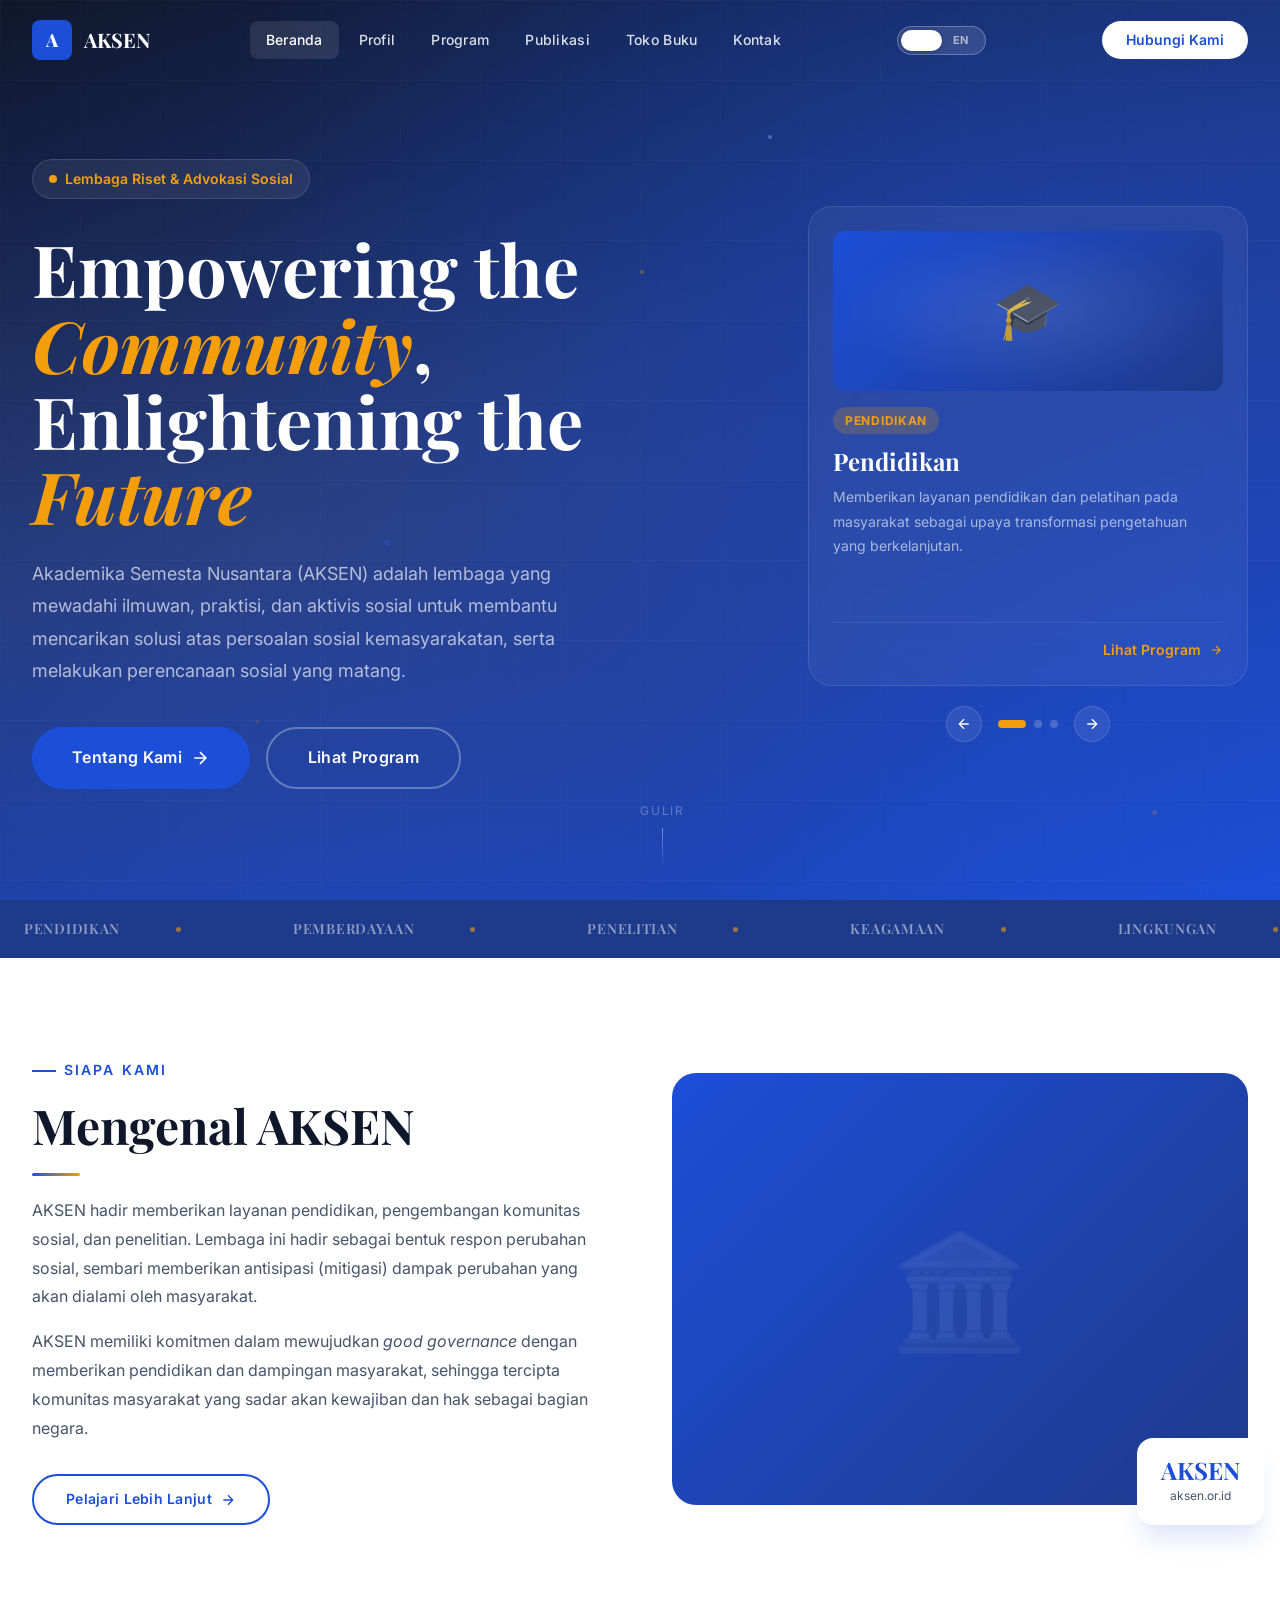
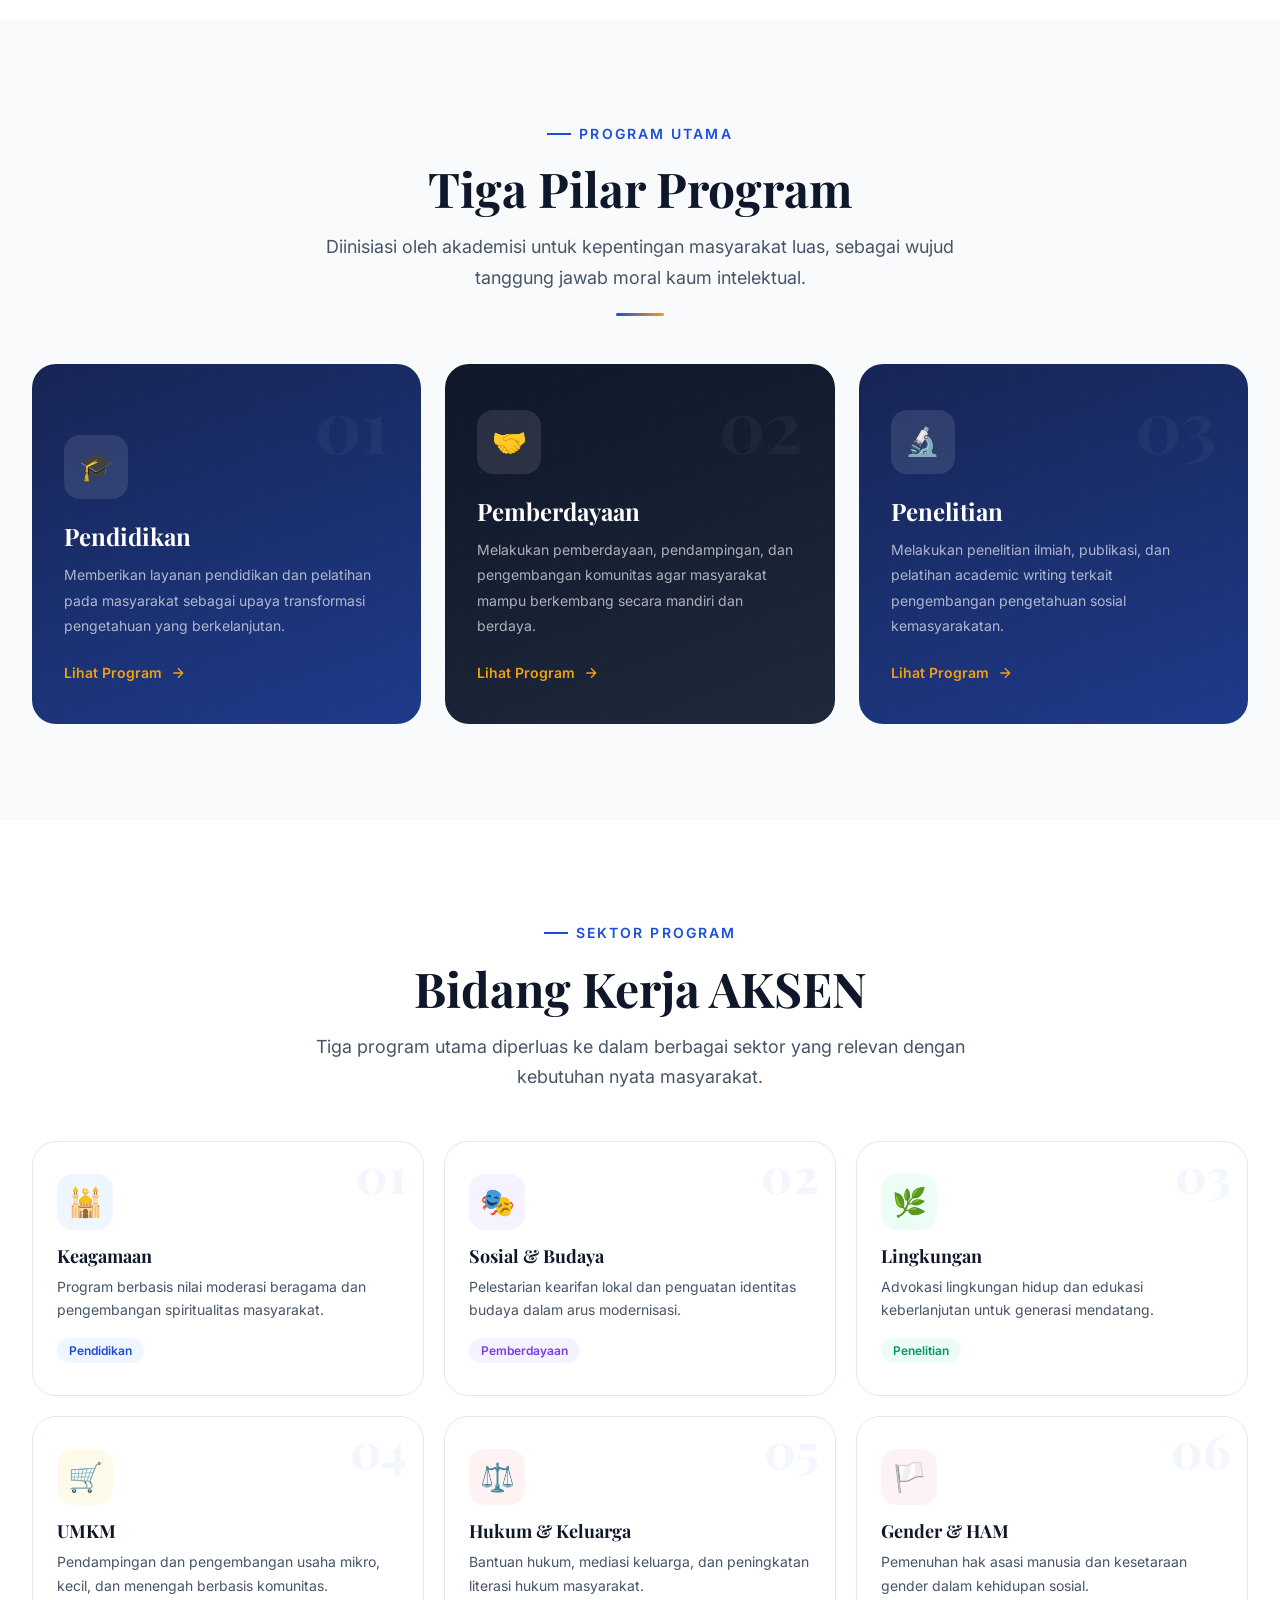
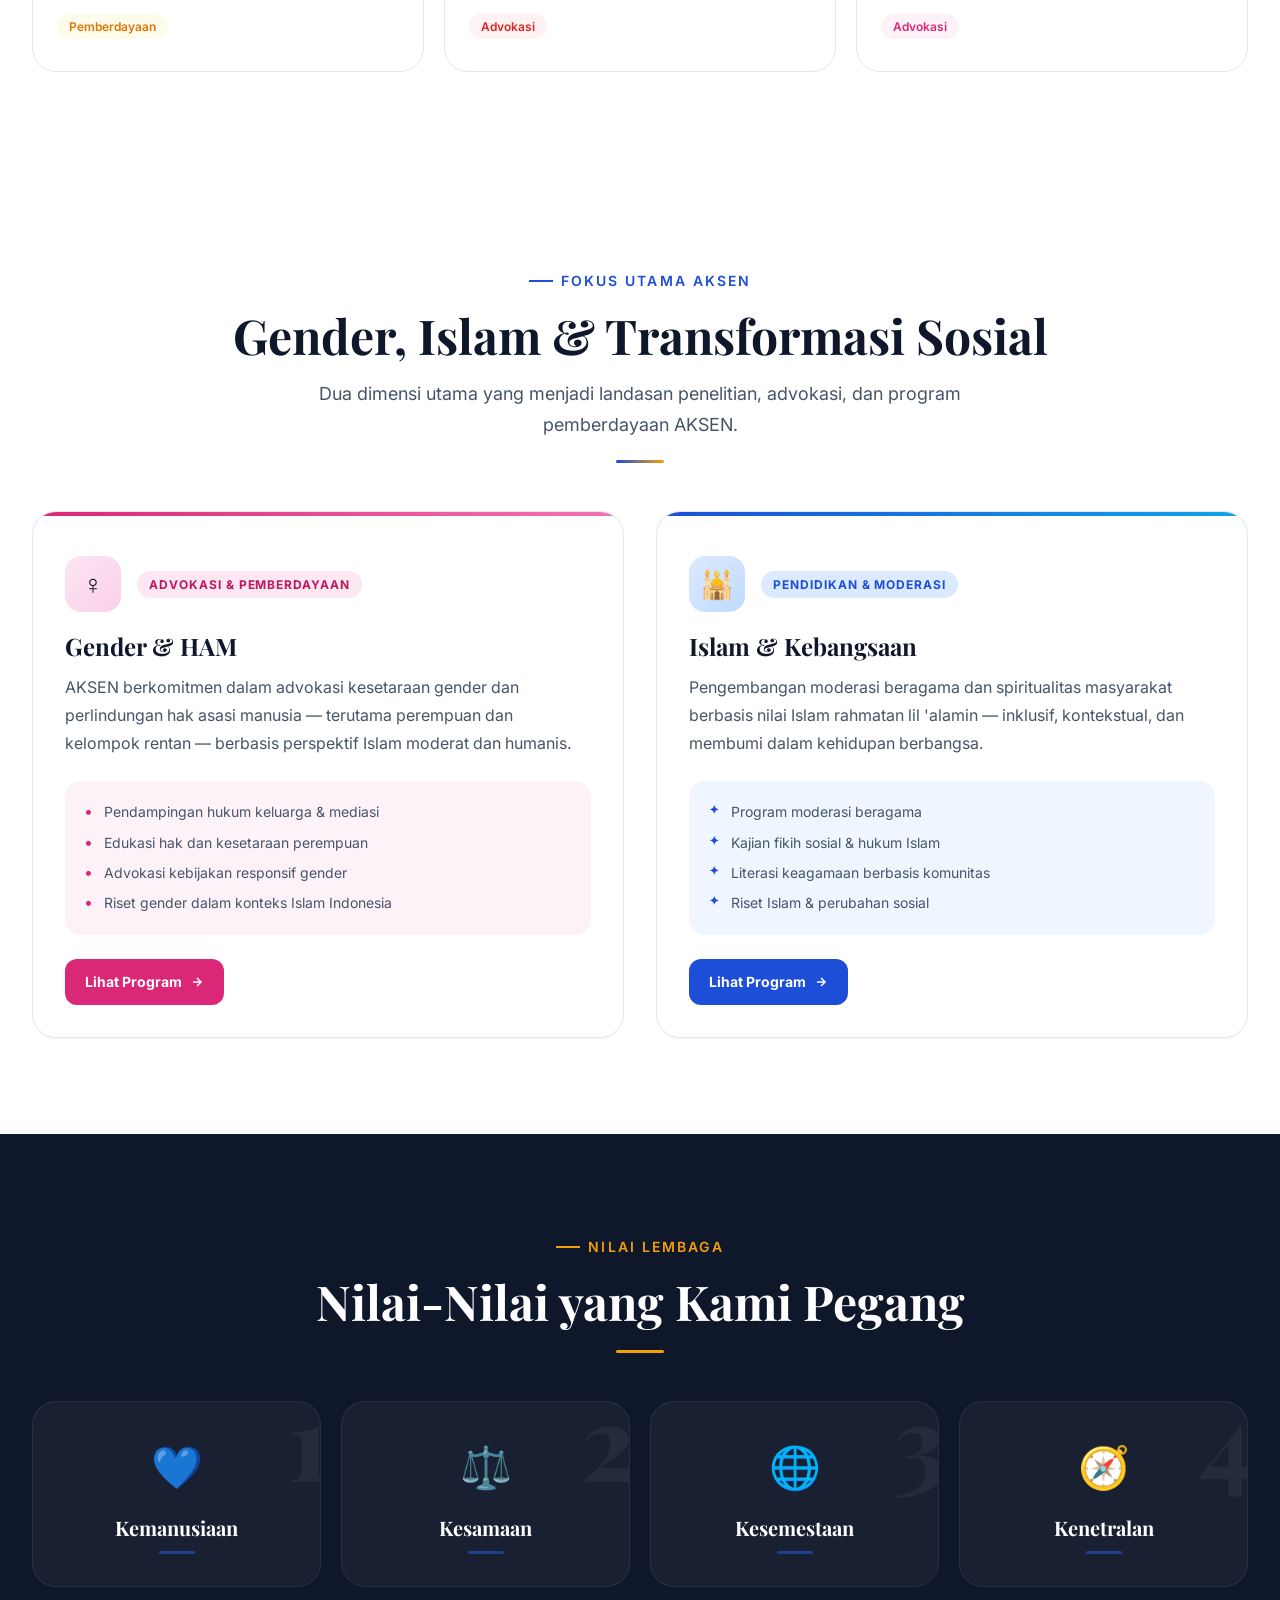
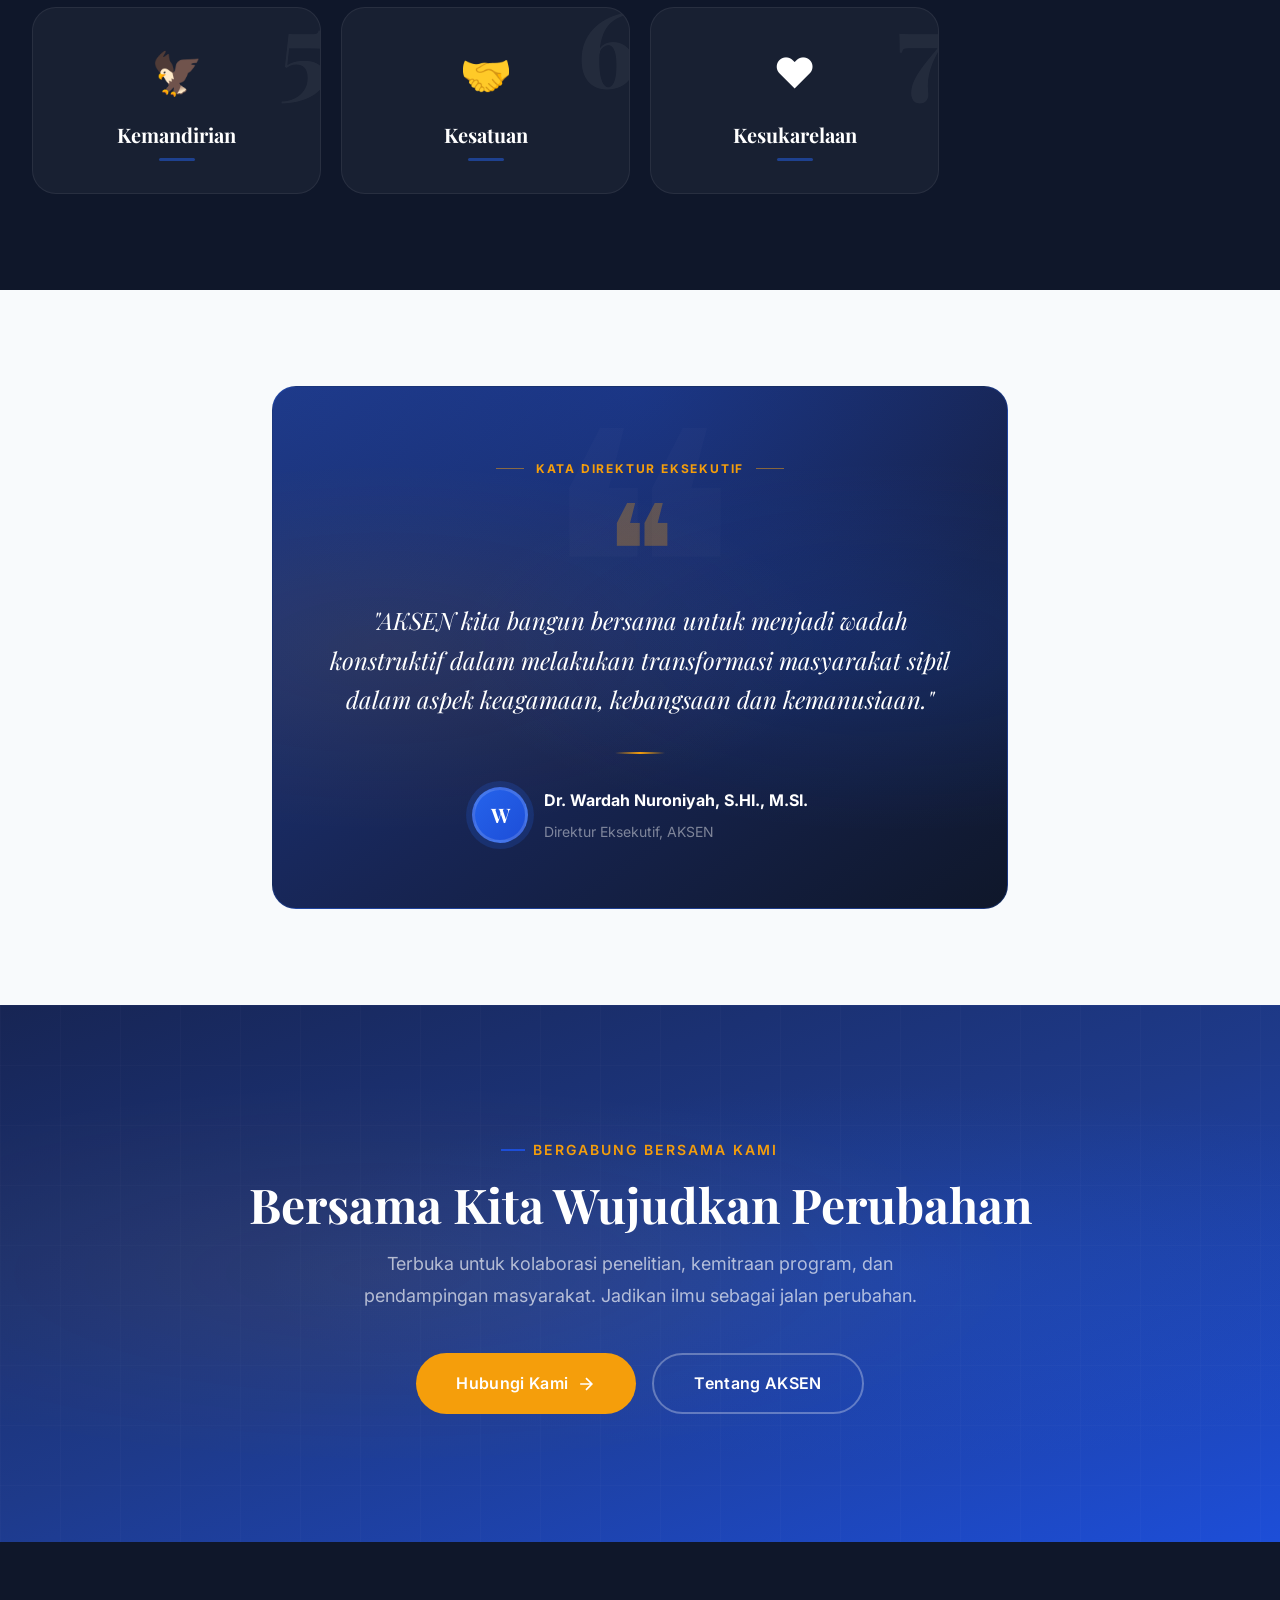
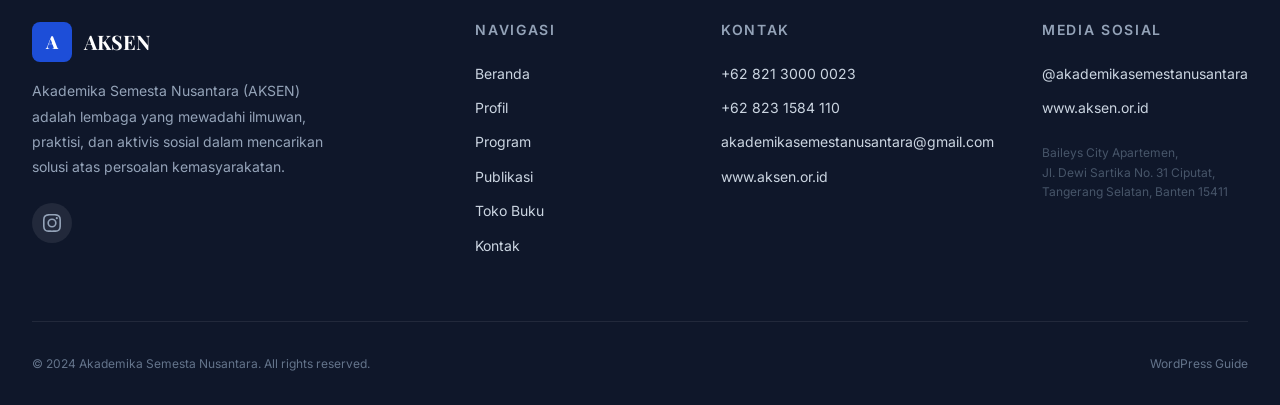
==== commit ad5d4ca9: "Initial commit: AKSEN website with bookstore page" ====
--- a/index.html
+++ b/index.html
@@ -42,6 +42,7 @@
           <a href="profile.html"     class="nav__link"        data-i18n="nav.profile">Profil</a>
           <a href="program.html"     class="nav__link"        data-i18n="nav.programs">Program</a>
           <a href="publication.html" class="nav__link"        data-i18n="nav.publications">Publikasi</a>
+          <a href="toko.html"        class="nav__link"                                   >Toko Buku</a>
           <a href="contact.html"     class="nav__link"        data-i18n="nav.contact">Kontak</a>
         </div>
         <button class="lang-toggle" data-lang-toggle data-active-lang="id" aria-label="Beralih ke Bahasa Inggris" title="Switch language / Ganti bahasa">
@@ -62,6 +63,7 @@
     <a href="profile.html"     data-i18n="nav.profile">Profil</a>
     <a href="program.html"     data-i18n="nav.programs">Program</a>
     <a href="publication.html" data-i18n="nav.publications">Publikasi</a>
+    <a href="toko.html"                                   >Toko Buku</a>
     <a href="contact.html"     data-i18n="nav.contact">Kontak</a>
     <button class="lang-toggle" data-lang-toggle data-active-lang="id" aria-label="Ganti bahasa">
       <span class="lang-toggle__pill"></span>
@@ -193,7 +195,7 @@
     <!-- ═══════════════ SIAPA KAMI | wp:group {"className":"section-about"} -->
     <section class="section" id="about">
       <div class="container">
-        <div style="display:grid;grid-template-columns:1fr 1fr;gap:var(--space-16);align-items:center">
+        <div class="two-col-grid">
           <div data-reveal="left">
             <span class="section-label" data-i18n="home.about.label">Siapa Kami</span>
             <h2 class="section-title" data-i18n="home.about.title">Mengenal AKSEN</h2>
@@ -513,6 +515,7 @@
             <a href="profile.html"     data-i18n="nav.profile">Profil</a>
             <a href="program.html"     data-i18n="nav.programs">Program</a>
             <a href="publication.html" data-i18n="nav.publications">Publikasi</a>
+            <a href="toko.html"                                   >Toko Buku</a>
             <a href="contact.html"     data-i18n="nav.contact">Kontak</a>
           </div>
         </div>
--- a/css/components.css
+++ b/css/components.css
@@ -790,3 +790,28 @@
   opacity: 1;
   transform: translateX(-50%) translateY(-8px);
 }
+
+/* ── Responsive Two-Column Grid ─────────────────────────────
+   Replaces inline style="display:grid;grid-template-columns:1fr 1fr..."
+   that has no responsive override (found in index.html + profile.html).
+   ──────────────────────────────────────────────────────────── */
+.two-col-grid {
+  display: grid;
+  grid-template-columns: 1fr 1fr;
+  gap: var(--space-16);
+  align-items: center;
+}
+
+@media (max-width: 768px) {
+  .two-col-grid {
+    grid-template-columns: 1fr;
+    gap: var(--space-10);
+  }
+
+  /* Clip any absolute-positioned overlays (e.g. stat badges) that
+     extend beyond the column edge on mobile to prevent horiz. scroll */
+  .two-col-grid [style*="position:relative"],
+  .two-col-grid [data-reveal] {
+    overflow: hidden;
+  }
+}
